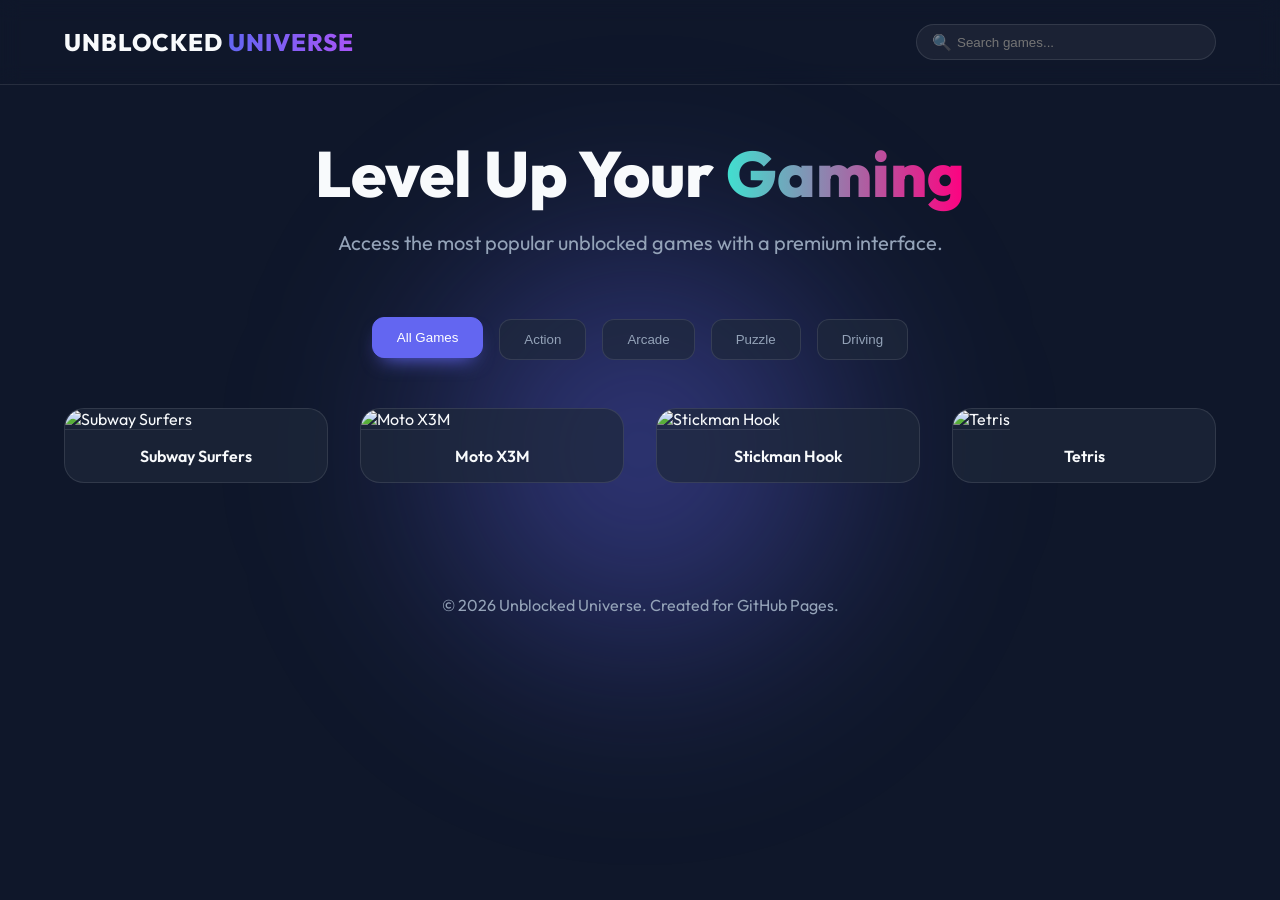
==== index.html @ 976cfd7a "Initial commit of Unblocked Universe portal" ====
<!DOCTYPE html>
<html lang="ja">
<head>
    <meta charset="UTF-8">
    <meta name="viewport" content="width=device-width, initial-scale=1.0">
    <title>Unblocked Universe | Ultimate Game Portal</title>
    <meta name="description" content="Play the best unblocked games online for free. Premium experience, no lag, ultimate fun.">
    <link rel="stylesheet" href="style.css">
    <link rel="preconnect" href="https://fonts.googleapis.com">
    <link rel="preconnect" href="https://fonts.gstatic.com" crossorigin>
    <link href="https://fonts.googleapis.com/css2?family=Outfit:wght@300;400;600;800&display=swap" rel="stylesheet">
</head>
<body>
    <div class="glow-bg"></div>
    
    <header>
        <nav>
            <div class="logo">UNBLOCKED <span>UNIVERSE</span></div>
            <div class="search-container">
                <input type="text" id="game-search" placeholder="Search games...">
                <div class="search-icon">🔍</div>
            </div>
        </nav>
    </header>

    <main>
        <section class="hero">
            <h1>Level Up Your <span>Gaming</span></h1>
            <p>Access the most popular unblocked games with a premium interface.</p>
        </section>

        <section class="categories">
            <button class="cat-btn active" data-cat="all">All Games</button>
            <button class="cat-btn" data-cat="action">Action</button>
            <button class="cat-btn" data-cat="arcade">Arcade</button>
            <button class="cat-btn" data-cat="puzzle">Puzzle</button>
            <button class="cat-btn" data-cat="driving">Driving</button>
        </section>

        <section class="game-grid" id="game-grid">
            <!-- Games will be injected here by JS -->
        </section>
    </main>

    <div id="game-modal" class="modal">
        <div class="modal-content">
            <span class="close-btn">&times;</span>
            <div id="game-container"></div>
            <div class="game-info">
                <h2 id="modal-title">Game Title</h2>
                <button id="fullscreen-btn">Fullscreen</button>
            </div>
        </div>
    </div>

    <footer>
        <p>&copy; 2026 Unblocked Universe. Created for GitHub Pages.</p>
    </footer>

    <script src="main.js"></script>
</body>
</html>
---- style.css ----
:root {
    --primary: #6366f1;
    --primary-glow: rgba(99, 102, 241, 0.5);
    --secondary: #a855f7;
    --bg-dark: #0f172a;
    --card-bg: rgba(30, 41, 59, 0.7);
    --text-main: #f8fafc;
    --text-muted: #94a3b8;
    --glass-border: rgba(255, 255, 255, 0.1);
}

* {
    margin: 0;
    padding: 0;
    box-sizing: border-box;
}

body {
    background-color: var(--bg-dark);
    color: var(--text-main);
    font-family: 'Outfit', sans-serif;
    overflow-x: hidden;
    min-height: 100vh;
}

.glow-bg {
    position: fixed;
    top: 50%;
    left: 50%;
    transform: translate(-50%, -50%);
    width: 600px;
    height: 600px;
    background: radial-gradient(circle, var(--primary-glow) 0%, transparent 70%);
    z-index: -1;
    filter: blur(80px);
    pointer-events: none;
}

header {
    padding: 1.5rem 5%;
    backdrop-filter: blur(10px);
    border-bottom: 1px solid var(--glass-border);
    position: sticky;
    top: 0;
    z-index: 100;
}

nav {
    display: flex;
    justify-content: space-between;
    align-items: center;
    max-width: 1400px;
    margin: 0 auto;
}

.logo {
    font-size: 1.5rem;
    font-weight: 800;
    letter-spacing: 1px;
}

.logo span {
    background: linear-gradient(to right, var(--primary), var(--secondary));
    -webkit-background-clip: text;
    -webkit-text-fill-color: transparent;
}

.search-container {
    position: relative;
    width: 300px;
}

#game-search {
    width: 100%;
    padding: 0.6rem 1rem 0.6rem 2.5rem;
    border-radius: 9999px;
    border: 1px solid var(--glass-border);
    background: rgba(255, 255, 255, 0.05);
    color: white;
    outline: none;
    transition: all 0.3s ease;
}

#game-search:focus {
    background: rgba(255, 255, 255, 0.1);
    border-color: var(--primary);
    box-shadow: 0 0 15px var(--primary-glow);
}

.search-icon {
    position: absolute;
    left: 1rem;
    top: 50%;
    transform: translateY(-50%);
    opacity: 0.5;
}

main {
    max-width: 1400px;
    margin: 0 auto;
    padding: 3rem 5%;
}

.hero {
    text-align: center;
    margin-bottom: 4rem;
}

.hero h1 {
    font-size: 4rem;
    font-weight: 800;
    margin-bottom: 1rem;
}

.hero h1 span {
    background: linear-gradient(to right, #40e0d0, #ff0080);
    -webkit-background-clip: text;
    -webkit-text-fill-color: transparent;
}

.hero p {
    font-size: 1.25rem;
    color: var(--text-muted);
}

.categories {
    display: flex;
    justify-content: center;
    gap: 1rem;
    margin-bottom: 3rem;
    flex-wrap: wrap;
}

.cat-btn {
    padding: 0.75rem 1.5rem;
    border-radius: 12px;
    border: 1px solid var(--glass-border);
    background: var(--card-bg);
    color: var(--text-muted);
    cursor: pointer;
    transition: all 0.3s cubic-bezier(0.4, 0, 0.2, 1);
}

.cat-btn.active, .cat-btn:hover {
    background: var(--primary);
    color: white;
    border-color: var(--primary);
    transform: translateY(-2px);
    box-shadow: 0 10px 20px -10px var(--primary);
}

.game-grid {
    display: grid;
    grid-template-columns: repeat(auto-fill, minmax(220px, 1fr));
    gap: 2rem;
}

.game-card {
    background: var(--card-bg);
    border-radius: 20px;
    border: 1px solid var(--glass-border);
    overflow: hidden;
    transition: all 0.4s cubic-bezier(0.175, 0.885, 0.32, 1.275);
    cursor: pointer;
    position: relative;
}

.game-card:hover {
    transform: translateY(-8px) scale(1.02);
    border-color: var(--primary);
    box-shadow: 0 20px 40px -15px rgba(0, 0, 0, 0.5);
}

.game-thumb {
    width: 100%;
    aspect-ratio: 16/10;
    object-fit: cover;
    border-bottom: 1px solid var(--glass-border);
}

.game-title {
    padding: 1rem;
    font-weight: 600;
    text-align: center;
}

/* Modal Styling */
.modal {
    display: none;
    position: fixed;
    top: 0;
    left: 0;
    width: 100%;
    height: 100%;
    background: rgba(0, 0, 0, 0.9);
    backdrop-filter: blur(10px);
    z-index: 1000;
}

.modal-content {
    position: relative;
    width: 90%;
    max-width: 1000px;
    margin: 5vh auto;
    background: var(--bg-dark);
    border-radius: 24px;
    border: 1px solid var(--glass-border);
    padding: 2rem;
}

.close-btn {
    position: absolute;
    right: 1.5rem;
    top: 1.5rem;
    font-size: 2rem;
    cursor: pointer;
    transition: color 0.3s;
}

.close-btn:hover {
    color: var(--primary);
}

#game-container {
    width: 100%;
    aspect-ratio: 16/9;
    background: #000;
    border-radius: 12px;
    overflow: hidden;
}

#game-container iframe {
    width: 100%;
    height: 100%;
    border: none;
}

.game-info {
    margin-top: 1.5rem;
    display: flex;
    justify-content: space-between;
    align-items: center;
}

#fullscreen-btn {
    padding: 0.6rem 1.2rem;
    border-radius: 8px;
    background: var(--primary);
    border: none;
    color: white;
    cursor: pointer;
}

footer {
    text-align: center;
    padding: 4rem 0;
    color: var(--text-muted);
}

@media (max-width: 768px) {
    .hero h1 { font-size: 2.5rem; }
    nav { flex-direction: column; gap: 1rem; }
    .search-container { width: 100%; }
}
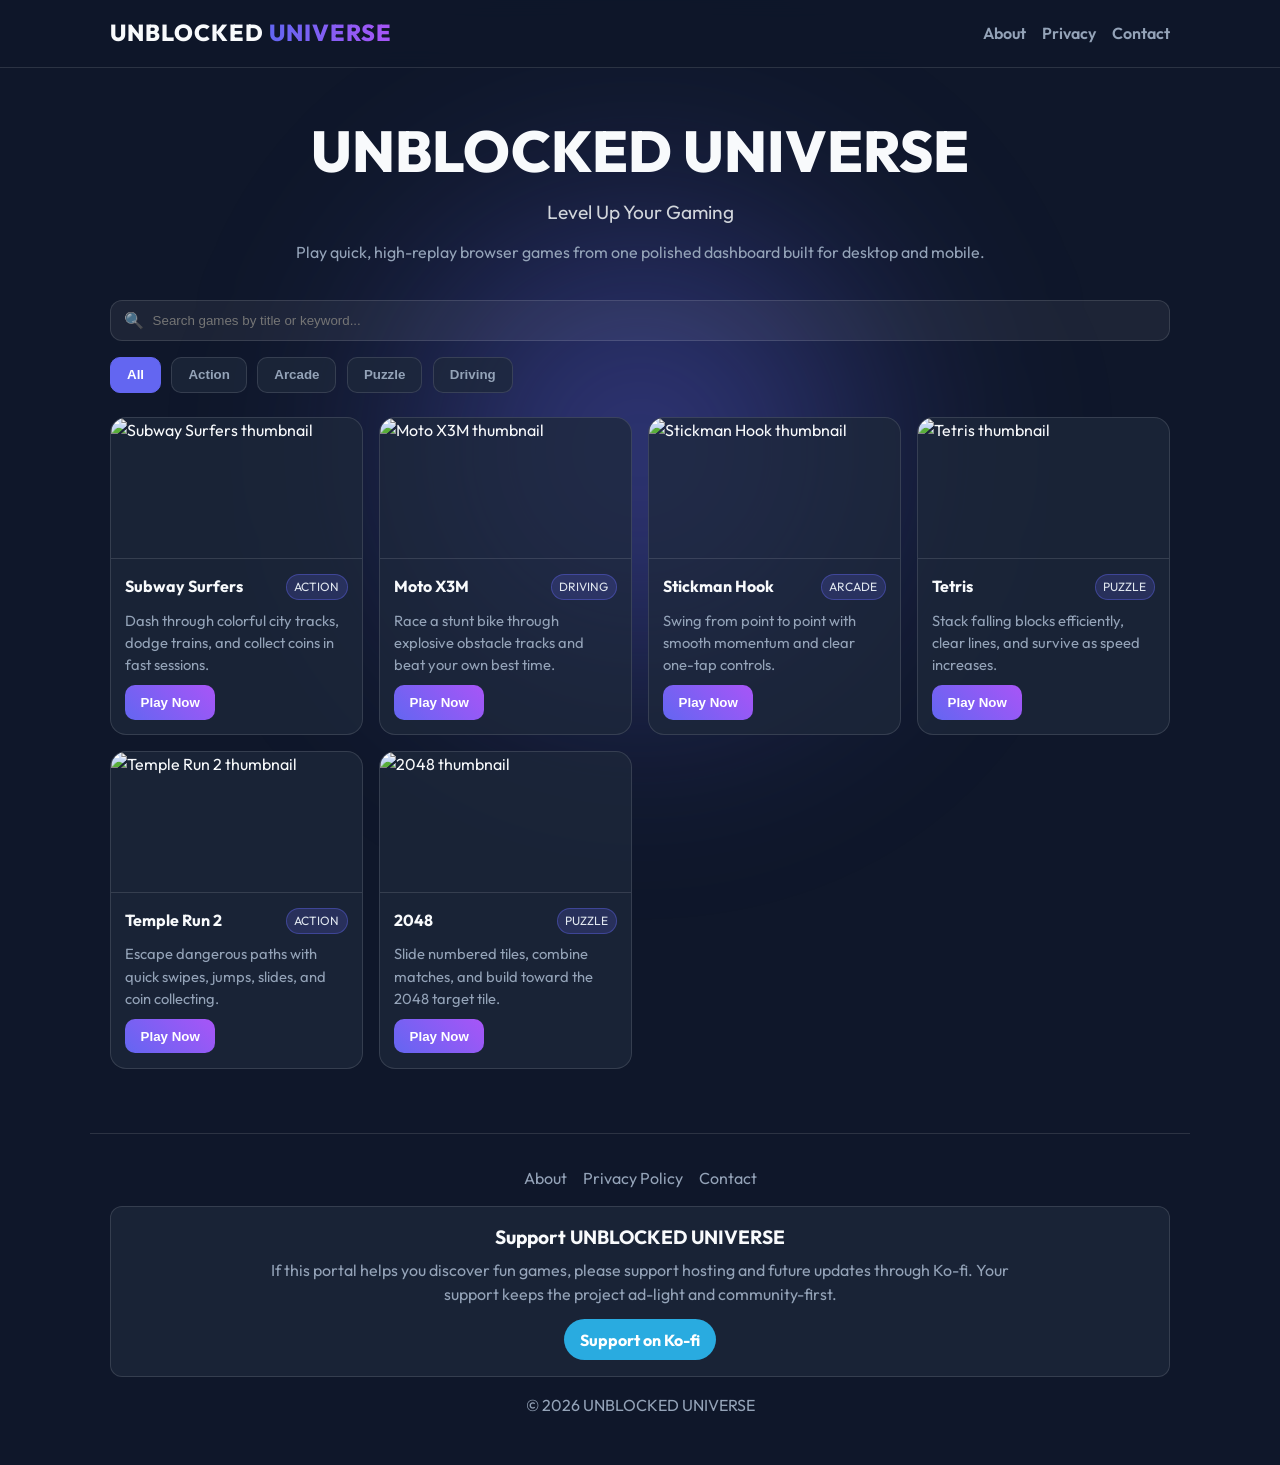
==== commit ae3c0068: "Harden portal scripts and widget loading for reliability" ====
--- a/index.html
+++ b/index.html
@@ -1,62 +1,97 @@
 <!DOCTYPE html>
-<html lang="ja">
+<html lang="en">
 <head>
     <meta charset="UTF-8">
     <meta name="viewport" content="width=device-width, initial-scale=1.0">
-    <title>Unblocked Universe | Ultimate Game Portal</title>
-    <meta name="description" content="Play the best unblocked games online for free. Premium experience, no lag, ultimate fun.">
+    <title>UNBLOCKED UNIVERSE | Level Up Your Gaming</title>
+    <meta name="description" content="UNBLOCKED UNIVERSE is a clean mini browser game portal with Action, Arcade, Puzzle, and Driving games.">
     <link rel="stylesheet" href="style.css">
     <link rel="preconnect" href="https://fonts.googleapis.com">
     <link rel="preconnect" href="https://fonts.gstatic.com" crossorigin>
-    <link href="https://fonts.googleapis.com/css2?family=Outfit:wght@300;400;600;800&display=swap" rel="stylesheet">
+    <link href="https://fonts.googleapis.com/css2?family=Outfit:wght@300;400;600;700;800&display=swap" rel="stylesheet">
+    <script async src="https://pagead2.googlesyndication.com/pagead/js/adsbygoogle.js?client=ca-pub-XXXXXXXXXXXXXXXX" crossorigin="anonymous"></script>
 </head>
 <body>
     <div class="glow-bg"></div>
-    
+
     <header>
-        <nav>
-            <div class="logo">UNBLOCKED <span>UNIVERSE</span></div>
-            <div class="search-container">
-                <input type="text" id="game-search" placeholder="Search games...">
-                <div class="search-icon">🔍</div>
+        <nav class="top-nav">
+            <a class="logo" href="index.html">UNBLOCKED <span>UNIVERSE</span></a>
+            <div class="top-links">
+                <a href="about.html">About</a>
+                <a href="privacy.html">Privacy</a>
+                <a href="contact.html">Contact</a>
             </div>
         </nav>
     </header>
 
     <main>
         <section class="hero">
-            <h1>Level Up Your <span>Gaming</span></h1>
-            <p>Access the most popular unblocked games with a premium interface.</p>
+            <h1>UNBLOCKED UNIVERSE</h1>
+            <p class="subtitle">Level Up Your Gaming</p>
+            <p class="hero-copy">Play quick, high-replay browser games from one polished dashboard built for desktop and mobile.</p>
         </section>
 
-        <section class="categories">
-            <button class="cat-btn active" data-cat="all">All Games</button>
-            <button class="cat-btn" data-cat="action">Action</button>
-            <button class="cat-btn" data-cat="arcade">Arcade</button>
-            <button class="cat-btn" data-cat="puzzle">Puzzle</button>
-            <button class="cat-btn" data-cat="driving">Driving</button>
+        <section class="toolbar" aria-label="Game tools">
+            <div class="search-container">
+                <label for="game-search" class="sr-only">Search games</label>
+                <input type="text" id="game-search" placeholder="Search games by title or keyword...">
+                <span class="search-icon" aria-hidden="true">🔍</span>
+            </div>
+            <div class="categories" aria-label="Game categories">
+                <button class="cat-btn active" data-cat="all">All</button>
+                <button class="cat-btn" data-cat="action">Action</button>
+                <button class="cat-btn" data-cat="arcade">Arcade</button>
+                <button class="cat-btn" data-cat="puzzle">Puzzle</button>
+                <button class="cat-btn" data-cat="driving">Driving</button>
+            </div>
         </section>
 
-        <section class="game-grid" id="game-grid">
-            <!-- Games will be injected here by JS -->
-        </section>
+        <section class="game-grid" id="game-grid" aria-live="polite"></section>
     </main>
 
-    <div id="game-modal" class="modal">
+    <div id="game-modal" class="modal" role="dialog" aria-modal="true" aria-labelledby="modal-title" aria-hidden="true">
         <div class="modal-content">
-            <span class="close-btn">&times;</span>
+            <button class="close-btn" id="close-modal" aria-label="Close game">&times;</button>
             <div id="game-container"></div>
             <div class="game-info">
-                <h2 id="modal-title">Game Title</h2>
-                <button id="fullscreen-btn">Fullscreen</button>
+                <div>
+                    <h2 id="modal-title">Game Title</h2>
+                    <p id="modal-description"></p>
+                </div>
+                <div class="modal-actions">
+                    <a id="open-tab-btn" class="ghost-btn" href="#" target="_blank" rel="noopener noreferrer">Open in New Tab</a>
+                    <button id="fullscreen-btn">Fullscreen</button>
+                </div>
             </div>
         </div>
     </div>
 
     <footer>
-        <p>&copy; 2026 Unblocked Universe. Created for GitHub Pages.</p>
+        <div class="footer-links">
+            <a href="about.html">About</a>
+            <a href="privacy.html">Privacy Policy</a>
+            <a href="contact.html">Contact</a>
+        </div>
+        <section class="support-section">
+            <h2>Support UNBLOCKED UNIVERSE</h2>
+            <p>If this portal helps you discover fun games, please support hosting and future updates through Ko-fi. Your support keeps the project ad-light and community-first.</p>
+            <a class="support-btn" href="https://ko-fi.com/" target="_blank" rel="noopener noreferrer">Support on Ko-fi</a>
+        </section>
+        <p class="copyright">&copy; 2026 UNBLOCKED UNIVERSE</p>
     </footer>
 
-    <script src="main.js"></script>
+    <script src="https://storage.ko-fi.com/cdn/scripts/overlay-widget.js"></script>
+    <script>
+        if (window.kofiWidgetOverlay) {
+            kofiWidgetOverlay.draw('unblockeduniverse', {
+                'type': 'floating-chat',
+                'floating-chat.donateButton.text': 'Support Us',
+                'floating-chat.donateButton.background-color': '#6366f1',
+                'floating-chat.donateButton.text-color': '#fff'
+            });
+        }
+    </script>
+    <script src="script.js"></script>
 </body>
 </html>
--- a/style.css
+++ b/style.css
@@ -3,262 +3,286 @@
     --primary-glow: rgba(99, 102, 241, 0.5);
     --secondary: #a855f7;
     --bg-dark: #0f172a;
-    --card-bg: rgba(30, 41, 59, 0.7);
+    --card-bg: rgba(30, 41, 59, 0.75);
     --text-main: #f8fafc;
     --text-muted: #94a3b8;
-    --glass-border: rgba(255, 255, 255, 0.1);
-}
-
-* {
-    margin: 0;
-    padding: 0;
-    box-sizing: border-box;
-}
+    --glass-border: rgba(255, 255, 255, 0.12);
+}
+
+* { box-sizing: border-box; margin: 0; padding: 0; }
 
 body {
     background-color: var(--bg-dark);
     color: var(--text-main);
     font-family: 'Outfit', sans-serif;
-    overflow-x: hidden;
     min-height: 100vh;
-}
+    line-height: 1.5;
+}
+
+a { color: inherit; text-decoration: none; }
 
 .glow-bg {
     position: fixed;
     top: 50%;
     left: 50%;
     transform: translate(-50%, -50%);
-    width: 600px;
-    height: 600px;
+    width: 680px;
+    height: 680px;
     background: radial-gradient(circle, var(--primary-glow) 0%, transparent 70%);
     z-index: -1;
-    filter: blur(80px);
+    filter: blur(90px);
     pointer-events: none;
 }
 
 header {
-    padding: 1.5rem 5%;
+    position: sticky;
+    top: 0;
+    z-index: 30;
     backdrop-filter: blur(10px);
     border-bottom: 1px solid var(--glass-border);
-    position: sticky;
-    top: 0;
-    z-index: 100;
-}
-
-nav {
+    background: rgba(15, 23, 42, 0.85);
+}
+
+.top-nav {
+    max-width: 1100px;
+    margin: 0 auto;
+    padding: 1rem 1.25rem;
     display: flex;
     justify-content: space-between;
     align-items: center;
-    max-width: 1400px;
-    margin: 0 auto;
-}
-
-.logo {
-    font-size: 1.5rem;
-    font-weight: 800;
-    letter-spacing: 1px;
-}
-
+    gap: 1rem;
+}
+
+.logo { font-size: 1.45rem; font-weight: 800; letter-spacing: 1px; }
 .logo span {
     background: linear-gradient(to right, var(--primary), var(--secondary));
     -webkit-background-clip: text;
     -webkit-text-fill-color: transparent;
 }
 
-.search-container {
-    position: relative;
-    width: 300px;
-}
-
+.top-links { display: flex; gap: 1rem; color: var(--text-muted); font-weight: 600; }
+.top-links a:hover { color: var(--text-main); }
+
+main {
+    max-width: 1100px;
+    margin: 0 auto;
+    padding: 2.5rem 1.25rem 3rem;
+}
+
+.hero { text-align: center; margin-bottom: 2.25rem; }
+.hero h1 { font-size: clamp(2.1rem, 5vw, 3.6rem); font-weight: 800; }
+.subtitle {
+    font-size: 1.2rem;
+    color: #d1d5db;
+    margin-top: 0.25rem;
+    margin-bottom: 0.8rem;
+}
+.hero-copy { color: var(--text-muted); max-width: 700px; margin: 0 auto; }
+
+.toolbar {
+    display: flex;
+    flex-direction: column;
+    gap: 1rem;
+    margin-bottom: 1.5rem;
+}
+
+.search-container { position: relative; width: 100%; }
 #game-search {
     width: 100%;
-    padding: 0.6rem 1rem 0.6rem 2.5rem;
-    border-radius: 9999px;
-    border: 1px solid var(--glass-border);
-    background: rgba(255, 255, 255, 0.05);
-    color: white;
+    padding: 0.75rem 1rem 0.75rem 2.6rem;
+    border-radius: 12px;
+    border: 1px solid var(--glass-border);
+    background: rgba(255, 255, 255, 0.06);
+    color: var(--text-main);
     outline: none;
-    transition: all 0.3s ease;
-}
-
-#game-search:focus {
-    background: rgba(255, 255, 255, 0.1);
-    border-color: var(--primary);
-    box-shadow: 0 0 15px var(--primary-glow);
-}
-
-.search-icon {
-    position: absolute;
-    left: 1rem;
-    top: 50%;
-    transform: translateY(-50%);
-    opacity: 0.5;
-}
-
-main {
-    max-width: 1400px;
-    margin: 0 auto;
-    padding: 3rem 5%;
-}
-
-.hero {
-    text-align: center;
-    margin-bottom: 4rem;
-}
-
-.hero h1 {
-    font-size: 4rem;
-    font-weight: 800;
-    margin-bottom: 1rem;
-}
-
-.hero h1 span {
-    background: linear-gradient(to right, #40e0d0, #ff0080);
-    -webkit-background-clip: text;
-    -webkit-text-fill-color: transparent;
-}
-
-.hero p {
-    font-size: 1.25rem;
+}
+#game-search:focus { border-color: var(--primary); box-shadow: 0 0 0 3px rgba(99, 102, 241, 0.15); }
+.search-icon { position: absolute; left: 0.9rem; top: 50%; transform: translateY(-50%); opacity: 0.7; }
+
+.categories { display: flex; flex-wrap: wrap; gap: 0.65rem; }
+.cat-btn {
+    padding: 0.6rem 1rem;
+    border-radius: 10px;
+    border: 1px solid var(--glass-border);
+    background: var(--card-bg);
     color: var(--text-muted);
-}
-
-.categories {
-    display: flex;
-    justify-content: center;
-    gap: 1rem;
-    margin-bottom: 3rem;
-    flex-wrap: wrap;
-}
-
-.cat-btn {
-    padding: 0.75rem 1.5rem;
-    border-radius: 12px;
-    border: 1px solid var(--glass-border);
-    background: var(--card-bg);
-    color: var(--text-muted);
-    cursor: pointer;
-    transition: all 0.3s cubic-bezier(0.4, 0, 0.2, 1);
-}
-
-.cat-btn.active, .cat-btn:hover {
-    background: var(--primary);
-    color: white;
-    border-color: var(--primary);
-    transform: translateY(-2px);
-    box-shadow: 0 10px 20px -10px var(--primary);
-}
+    font-weight: 600;
+    cursor: pointer;
+}
+.cat-btn.active, .cat-btn:hover { background: var(--primary); color: #fff; border-color: var(--primary); }
 
 .game-grid {
     display: grid;
-    grid-template-columns: repeat(auto-fill, minmax(220px, 1fr));
-    gap: 2rem;
+    grid-template-columns: repeat(auto-fit, minmax(230px, 1fr));
+    gap: 1rem;
 }
 
 .game-card {
     background: var(--card-bg);
-    border-radius: 20px;
-    border: 1px solid var(--glass-border);
+    border: 1px solid var(--glass-border);
+    border-radius: 16px;
     overflow: hidden;
-    transition: all 0.4s cubic-bezier(0.175, 0.885, 0.32, 1.275);
-    cursor: pointer;
-    position: relative;
-}
-
-.game-card:hover {
-    transform: translateY(-8px) scale(1.02);
-    border-color: var(--primary);
-    box-shadow: 0 20px 40px -15px rgba(0, 0, 0, 0.5);
+    display: flex;
+    flex-direction: column;
+    min-height: 100%;
 }
 
 .game-thumb {
     width: 100%;
-    aspect-ratio: 16/10;
+    aspect-ratio: 16/9;
     object-fit: cover;
     border-bottom: 1px solid var(--glass-border);
 }
 
-.game-title {
+.game-body { padding: 0.9rem; display: flex; flex-direction: column; gap: 0.6rem; flex: 1; }
+.game-topline { display: flex; justify-content: space-between; gap: 0.5rem; align-items: start; }
+.game-title { font-size: 1rem; font-weight: 700; }
+.game-category {
+    font-size: 0.75rem;
+    color: #e2e8f0;
+    text-transform: uppercase;
+    background: rgba(99, 102, 241, 0.2);
+    border: 1px solid rgba(99, 102, 241, 0.4);
+    padding: 0.2rem 0.45rem;
+    border-radius: 999px;
+}
+.game-short { color: var(--text-muted); font-size: 0.92rem; }
+.play-btn {
+    margin-top: auto;
+    display: inline-block;
+    width: fit-content;
+    border: none;
+    padding: 0.6rem 0.95rem;
+    border-radius: 10px;
+    background: linear-gradient(45deg, var(--primary), var(--secondary));
+    color: #fff;
+    font-weight: 700;
+    cursor: pointer;
+}
+
+.empty-state {
+    padding: 1.2rem;
+    background: var(--card-bg);
+    border: 1px solid var(--glass-border);
+    border-radius: 12px;
+    color: var(--text-muted);
+}
+
+.modal {
+    position: fixed;
+    inset: 0;
+    display: none;
+    align-items: center;
+    justify-content: center;
+    background: rgba(2, 6, 23, 0.85);
+    z-index: 100;
     padding: 1rem;
-    font-weight: 600;
-    text-align: center;
-}
-
-/* Modal Styling */
-.modal {
-    display: none;
-    position: fixed;
-    top: 0;
-    left: 0;
-    width: 100%;
-    height: 100%;
-    background: rgba(0, 0, 0, 0.9);
-    backdrop-filter: blur(10px);
-    z-index: 1000;
-}
-
+}
+.modal.open { display: flex; }
 .modal-content {
+    width: min(1000px, 100%);
+    max-height: 95vh;
+    overflow: auto;
+    background: #0b1329;
+    border: 1px solid var(--glass-border);
+    border-radius: 16px;
+    padding: 1rem;
     position: relative;
-    width: 90%;
-    max-width: 1000px;
-    margin: 5vh auto;
-    background: var(--bg-dark);
-    border-radius: 24px;
-    border: 1px solid var(--glass-border);
-    padding: 2rem;
-}
-
+}
 .close-btn {
     position: absolute;
-    right: 1.5rem;
-    top: 1.5rem;
+    top: 0.5rem;
+    right: 0.8rem;
+    background: transparent;
+    border: none;
+    color: #fff;
     font-size: 2rem;
     cursor: pointer;
-    transition: color 0.3s;
-}
-
-.close-btn:hover {
-    color: var(--primary);
-}
-
+}
 #game-container {
     width: 100%;
     aspect-ratio: 16/9;
     background: #000;
+    border-radius: 10px;
+    overflow: hidden;
+    margin-top: 1rem;
+}
+#game-container iframe { width: 100%; height: 100%; border: 0; }
+.game-info { margin-top: 0.9rem; display: flex; justify-content: space-between; gap: 1rem; align-items: start; }
+#modal-description { color: var(--text-muted); max-width: 760px; font-size: 0.95rem; }
+.modal-actions { display: flex; gap: 0.6rem; align-items: center; }
+.ghost-btn {
+    border: 1px solid var(--glass-border);
+    color: var(--text-main);
+    border-radius: 8px;
+    padding: 0.55rem 0.85rem;
+    font-size: 0.92rem;
+    background: rgba(148, 163, 184, 0.1);
+}
+#fullscreen-btn {
+    border: 1px solid var(--glass-border);
+    background: var(--primary);
+    color: #fff;
+    border-radius: 8px;
+    padding: 0.55rem 0.85rem;
+    cursor: pointer;
+}
+
+footer {
+    margin-top: 1rem;
+    padding: 2rem 1.25rem 3rem;
+    border-top: 1px solid var(--glass-border);
+    max-width: 1100px;
+    margin-inline: auto;
+}
+.footer-links { display: flex; gap: 1rem; justify-content: center; margin-bottom: 1rem; color: var(--text-muted); }
+.support-section {
+    background: var(--card-bg);
+    border: 1px solid var(--glass-border);
     border-radius: 12px;
+    padding: 1rem;
+    text-align: center;
+}
+.support-section h2 { margin-bottom: 0.4rem; font-size: 1.2rem; }
+.support-section p { color: var(--text-muted); max-width: 760px; margin: 0 auto 0.8rem; }
+.support-btn {
+    display: inline-block;
+    background: #29abe0;
+    color: #fff;
+    border-radius: 999px;
+    padding: 0.55rem 1rem;
+    font-weight: 700;
+}
+.copyright { text-align: center; color: var(--text-muted); margin-top: 1rem; }
+
+.page-shell {
+    max-width: 900px;
+    margin: 0 auto;
+    padding: 2.5rem 1.25rem 3rem;
+}
+.page-card {
+    background: var(--card-bg);
+    border: 1px solid var(--glass-border);
+    border-radius: 16px;
+    padding: 1.25rem;
+}
+.page-card h1 { font-size: 2rem; margin-bottom: 0.6rem; }
+.page-card p, .page-card li { color: var(--text-muted); margin-bottom: 0.8rem; }
+.page-card ul { padding-left: 1.2rem; }
+.sr-only {
+    position: absolute;
+    width: 1px;
+    height: 1px;
+    padding: 0;
+    margin: -1px;
     overflow: hidden;
-}
-
-#game-container iframe {
-    width: 100%;
-    height: 100%;
-    border: none;
-}
-
-.game-info {
-    margin-top: 1.5rem;
-    display: flex;
-    justify-content: space-between;
-    align-items: center;
-}
-
-#fullscreen-btn {
-    padding: 0.6rem 1.2rem;
-    border-radius: 8px;
-    background: var(--primary);
-    border: none;
-    color: white;
-    cursor: pointer;
-}
-
-footer {
-    text-align: center;
-    padding: 4rem 0;
-    color: var(--text-muted);
-}
-
-@media (max-width: 768px) {
-    .hero h1 { font-size: 2.5rem; }
-    nav { flex-direction: column; gap: 1rem; }
-    .search-container { width: 100%; }
-}
+    clip: rect(0, 0, 0, 0);
+    border: 0;
+}
+
+@media (max-width: 720px) {
+    .top-nav { flex-direction: column; align-items: start; }
+    .game-info { flex-direction: column; }
+    .modal-actions { width: 100%; }
+    .ghost-btn, #fullscreen-btn { width: 100%; text-align: center; }
+}
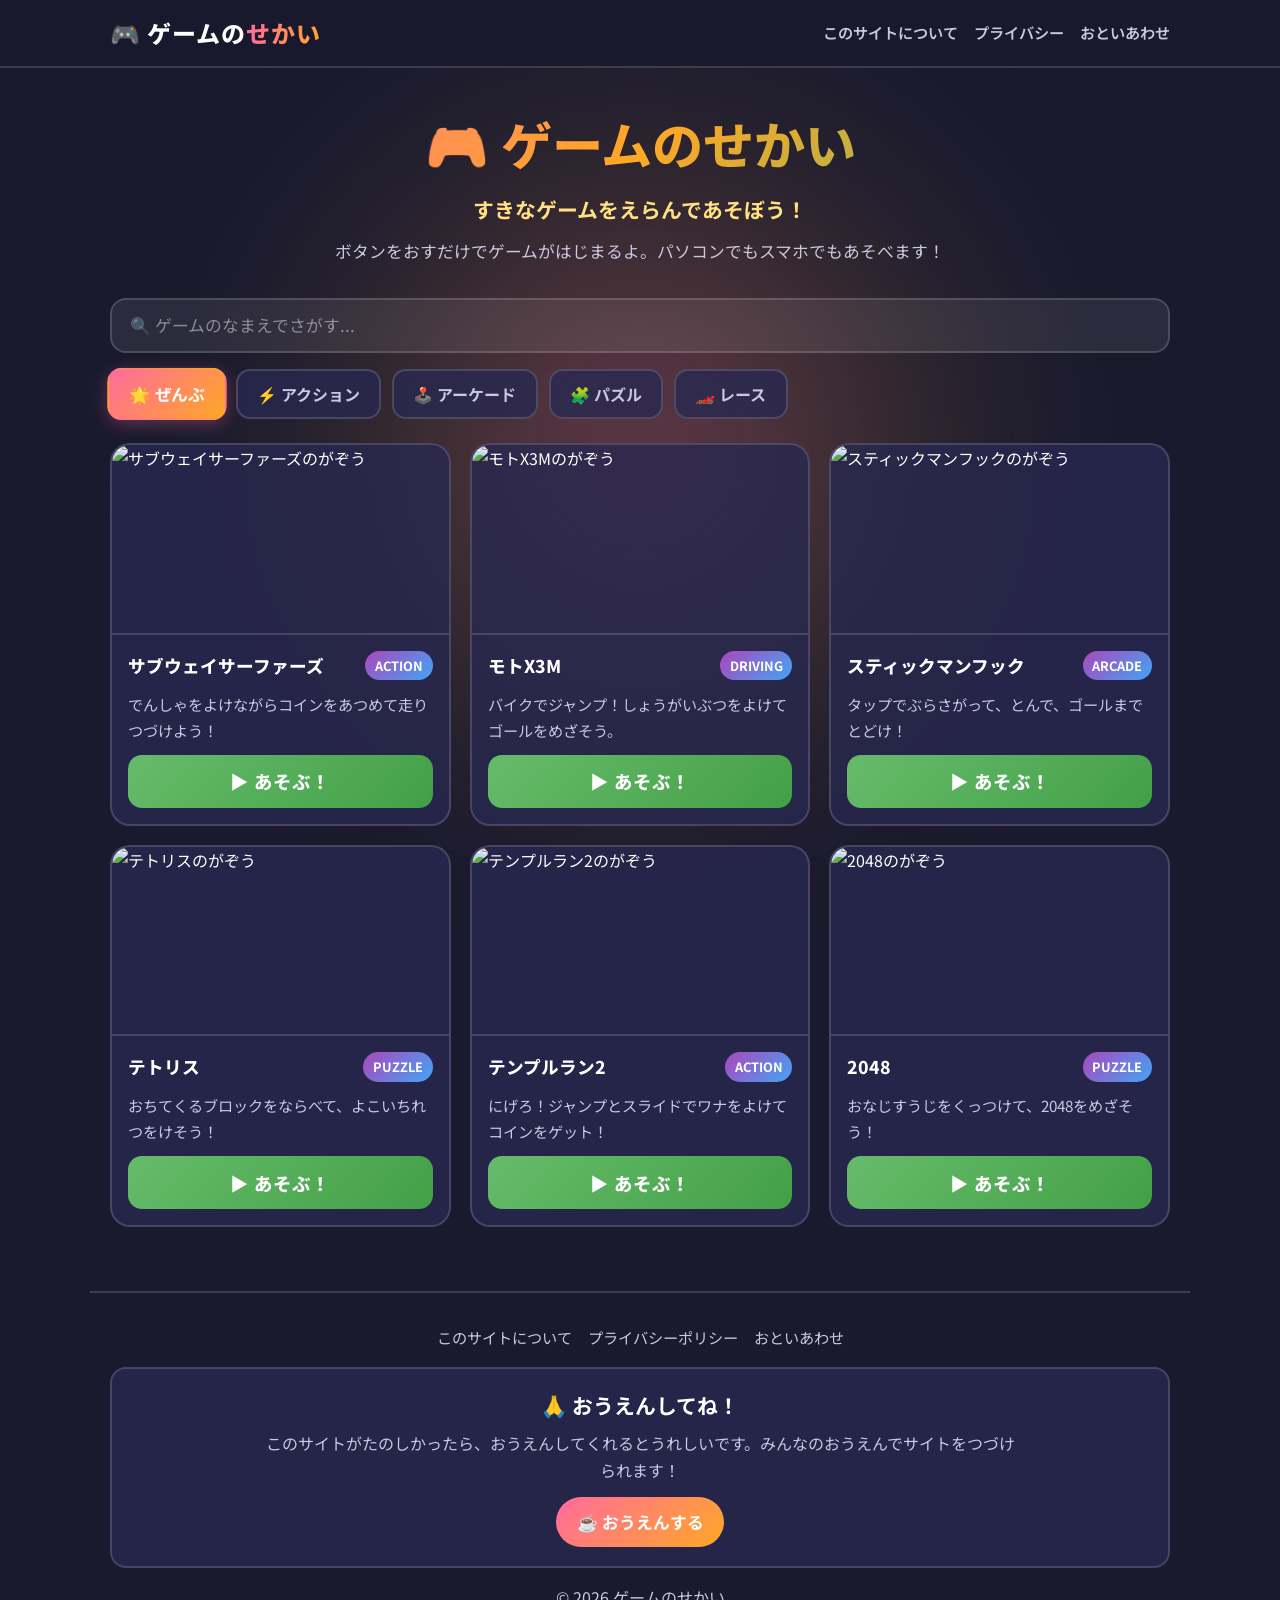
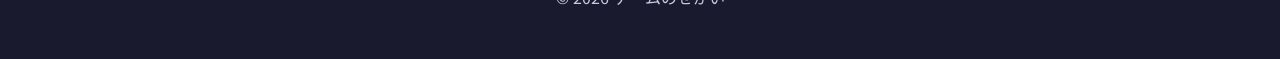
==== commit df355c52: "小学生向けに直感的なUI/UXに全面リニューアル - 全テキストを日本語化（ひらがな中心で小学生が読める表現） - カラーテーマをピンク・オレンジ系の明るく親しみやすい配色に変更 - ボタンを大きく・" ====
--- a/index.html
+++ b/index.html
@@ -1,14 +1,14 @@
 <!DOCTYPE html>
-<html lang="en">
+<html lang="ja">
 <head>
     <meta charset="UTF-8">
     <meta name="viewport" content="width=device-width, initial-scale=1.0">
-    <title>UNBLOCKED UNIVERSE | Level Up Your Gaming</title>
-    <meta name="description" content="UNBLOCKED UNIVERSE is a clean mini browser game portal with Action, Arcade, Puzzle, and Driving games.">
+    <title>ゲームのせかい | たのしくあそぼう！</title>
+    <meta name="description" content="小学生でもかんたんにあそべるブラウザゲームがいっぱい！アクション、パズル、レースなど楽しいゲームがたくさん。">
     <link rel="stylesheet" href="style.css">
     <link rel="preconnect" href="https://fonts.googleapis.com">
     <link rel="preconnect" href="https://fonts.gstatic.com" crossorigin>
-    <link href="https://fonts.googleapis.com/css2?family=Outfit:wght@300;400;600;700;800&display=swap" rel="stylesheet">
+    <link href="https://fonts.googleapis.com/css2?family=Outfit:wght@300;400;600;700;800&family=Noto+Sans+JP:wght@400;600;700;800&display=swap" rel="stylesheet">
     <script async src="https://pagead2.googlesyndication.com/pagead/js/adsbygoogle.js?client=ca-pub-XXXXXXXXXXXXXXXX" crossorigin="anonymous"></script>
 </head>
 <body>
@@ -16,34 +16,33 @@
 
     <header>
         <nav class="top-nav">
-            <a class="logo" href="index.html">UNBLOCKED <span>UNIVERSE</span></a>
+            <a class="logo" href="index.html">🎮 ゲームの<span>せかい</span></a>
             <div class="top-links">
-                <a href="about.html">About</a>
-                <a href="privacy.html">Privacy</a>
-                <a href="contact.html">Contact</a>
+                <a href="about.html">このサイトについて</a>
+                <a href="privacy.html">プライバシー</a>
+                <a href="contact.html">おといあわせ</a>
             </div>
         </nav>
     </header>
 
     <main>
         <section class="hero">
-            <h1>UNBLOCKED UNIVERSE</h1>
-            <p class="subtitle">Level Up Your Gaming</p>
-            <p class="hero-copy">Play quick, high-replay browser games from one polished dashboard built for desktop and mobile.</p>
+            <h1>🎮 ゲームのせかい</h1>
+            <p class="subtitle">すきなゲームをえらんであそぼう！</p>
+            <p class="hero-copy">ボタンをおすだけでゲームがはじまるよ。パソコンでもスマホでもあそべます！</p>
         </section>
 
-        <section class="toolbar" aria-label="Game tools">
+        <section class="toolbar" aria-label="ゲームツール">
             <div class="search-container">
-                <label for="game-search" class="sr-only">Search games</label>
-                <input type="text" id="game-search" placeholder="Search games by title or keyword...">
-                <span class="search-icon" aria-hidden="true">🔍</span>
+                <label for="game-search" class="sr-only">ゲームをさがす</label>
+                <input type="text" id="game-search" placeholder="🔍 ゲームのなまえでさがす...">
             </div>
-            <div class="categories" aria-label="Game categories">
-                <button class="cat-btn active" data-cat="all">All</button>
-                <button class="cat-btn" data-cat="action">Action</button>
-                <button class="cat-btn" data-cat="arcade">Arcade</button>
-                <button class="cat-btn" data-cat="puzzle">Puzzle</button>
-                <button class="cat-btn" data-cat="driving">Driving</button>
+            <div class="categories" aria-label="ゲームのしゅるい">
+                <button class="cat-btn active" data-cat="all">🌟 ぜんぶ</button>
+                <button class="cat-btn" data-cat="action">⚡ アクション</button>
+                <button class="cat-btn" data-cat="arcade">🕹️ アーケード</button>
+                <button class="cat-btn" data-cat="puzzle">🧩 パズル</button>
+                <button class="cat-btn" data-cat="driving">🏎️ レース</button>
             </div>
         </section>
 
@@ -52,16 +51,16 @@
 
     <div id="game-modal" class="modal" role="dialog" aria-modal="true" aria-labelledby="modal-title" aria-hidden="true">
         <div class="modal-content">
-            <button class="close-btn" id="close-modal" aria-label="Close game">&times;</button>
+            <button class="close-btn" id="close-modal" aria-label="ゲームをとじる">✕</button>
             <div id="game-container"></div>
             <div class="game-info">
                 <div>
-                    <h2 id="modal-title">Game Title</h2>
+                    <h2 id="modal-title">ゲームのなまえ</h2>
                     <p id="modal-description"></p>
                 </div>
                 <div class="modal-actions">
-                    <a id="open-tab-btn" class="ghost-btn" href="#" target="_blank" rel="noopener noreferrer">Open in New Tab</a>
-                    <button id="fullscreen-btn">Fullscreen</button>
+                    <a id="open-tab-btn" class="ghost-btn" href="#" target="_blank" rel="noopener noreferrer">🔗 べつのページでひらく</a>
+                    <button id="fullscreen-btn">📺 がめんいっぱい</button>
                 </div>
             </div>
         </div>
@@ -69,16 +68,16 @@
 
     <footer>
         <div class="footer-links">
-            <a href="about.html">About</a>
-            <a href="privacy.html">Privacy Policy</a>
-            <a href="contact.html">Contact</a>
+            <a href="about.html">このサイトについて</a>
+            <a href="privacy.html">プライバシーポリシー</a>
+            <a href="contact.html">おといあわせ</a>
         </div>
         <section class="support-section">
-            <h2>Support UNBLOCKED UNIVERSE</h2>
-            <p>If this portal helps you discover fun games, please support hosting and future updates through Ko-fi. Your support keeps the project ad-light and community-first.</p>
-            <a class="support-btn" href="https://ko-fi.com/" target="_blank" rel="noopener noreferrer">Support on Ko-fi</a>
+            <h2>🙏 おうえんしてね！</h2>
+            <p>このサイトがたのしかったら、おうえんしてくれるとうれしいです。みんなのおうえんでサイトをつづけられます！</p>
+            <a class="support-btn" href="https://ko-fi.com/" target="_blank" rel="noopener noreferrer">☕ おうえんする</a>
         </section>
-        <p class="copyright">&copy; 2026 UNBLOCKED UNIVERSE</p>
+        <p class="copyright">&copy; 2026 ゲームのせかい</p>
     </footer>
 
     <script src="https://storage.ko-fi.com/cdn/scripts/overlay-widget.js"></script>
@@ -86,8 +85,8 @@
         if (window.kofiWidgetOverlay) {
             kofiWidgetOverlay.draw('unblockeduniverse', {
                 'type': 'floating-chat',
-                'floating-chat.donateButton.text': 'Support Us',
-                'floating-chat.donateButton.background-color': '#6366f1',
+                'floating-chat.donateButton.text': 'おうえん',
+                'floating-chat.donateButton.background-color': '#ff6b9d',
                 'floating-chat.donateButton.text-color': '#fff'
             });
         }
--- a/style.css
+++ b/style.css
@@ -1,12 +1,16 @@
 :root {
-    --primary: #6366f1;
-    --primary-glow: rgba(99, 102, 241, 0.5);
-    --secondary: #a855f7;
-    --bg-dark: #0f172a;
-    --card-bg: rgba(30, 41, 59, 0.75);
-    --text-main: #f8fafc;
-    --text-muted: #94a3b8;
-    --glass-border: rgba(255, 255, 255, 0.12);
+    --primary: #ff6b9d;
+    --primary-glow: rgba(255, 107, 157, 0.4);
+    --secondary: #ffa726;
+    --bg-dark: #1a1a2e;
+    --card-bg: rgba(40, 40, 80, 0.8);
+    --text-main: #ffffff;
+    --text-muted: #c8c8e0;
+    --glass-border: rgba(255, 255, 255, 0.15);
+    --accent-green: #66bb6a;
+    --accent-blue: #42a5f5;
+    --accent-purple: #ab47bc;
+    --accent-yellow: #ffca28;
 }
 
 * { box-sizing: border-box; margin: 0; padding: 0; }
@@ -14,9 +18,9 @@
 body {
     background-color: var(--bg-dark);
     color: var(--text-main);
-    font-family: 'Outfit', sans-serif;
+    font-family: 'Noto Sans JP', 'Outfit', sans-serif;
     min-height: 100vh;
-    line-height: 1.5;
+    line-height: 1.7;
 }
 
 a { color: inherit; text-decoration: none; }
@@ -26,11 +30,11 @@
     top: 50%;
     left: 50%;
     transform: translate(-50%, -50%);
-    width: 680px;
-    height: 680px;
-    background: radial-gradient(circle, var(--primary-glow) 0%, transparent 70%);
+    width: 800px;
+    height: 800px;
+    background: radial-gradient(circle, var(--primary-glow) 0%, rgba(255, 167, 38, 0.15) 40%, transparent 70%);
     z-index: -1;
-    filter: blur(90px);
+    filter: blur(100px);
     pointer-events: none;
 }
 
@@ -39,45 +43,52 @@
     top: 0;
     z-index: 30;
     backdrop-filter: blur(10px);
-    border-bottom: 1px solid var(--glass-border);
-    background: rgba(15, 23, 42, 0.85);
+    border-bottom: 2px solid var(--glass-border);
+    background: rgba(26, 26, 46, 0.9);
 }
 
 .top-nav {
     max-width: 1100px;
     margin: 0 auto;
-    padding: 1rem 1.25rem;
+    padding: 0.8rem 1.25rem;
     display: flex;
     justify-content: space-between;
     align-items: center;
     gap: 1rem;
 }
 
-.logo { font-size: 1.45rem; font-weight: 800; letter-spacing: 1px; }
+.logo { font-size: 1.5rem; font-weight: 800; letter-spacing: 1px; }
 .logo span {
     background: linear-gradient(to right, var(--primary), var(--secondary));
     -webkit-background-clip: text;
     -webkit-text-fill-color: transparent;
 }
 
-.top-links { display: flex; gap: 1rem; color: var(--text-muted); font-weight: 600; }
+.top-links { display: flex; gap: 1rem; color: var(--text-muted); font-weight: 600; font-size: 0.95rem; }
 .top-links a:hover { color: var(--text-main); }
 
 main {
     max-width: 1100px;
     margin: 0 auto;
-    padding: 2.5rem 1.25rem 3rem;
-}
-
-.hero { text-align: center; margin-bottom: 2.25rem; }
-.hero h1 { font-size: clamp(2.1rem, 5vw, 3.6rem); font-weight: 800; }
+    padding: 2rem 1.25rem 3rem;
+}
+
+.hero { text-align: center; margin-bottom: 2rem; }
+.hero h1 {
+    font-size: clamp(2rem, 5vw, 3.2rem);
+    font-weight: 800;
+    background: linear-gradient(135deg, var(--primary), var(--secondary), var(--accent-green));
+    -webkit-background-clip: text;
+    -webkit-text-fill-color: transparent;
+}
 .subtitle {
-    font-size: 1.2rem;
-    color: #d1d5db;
-    margin-top: 0.25rem;
-    margin-bottom: 0.8rem;
-}
-.hero-copy { color: var(--text-muted); max-width: 700px; margin: 0 auto; }
+    font-size: 1.3rem;
+    color: #ffe082;
+    margin-top: 0.3rem;
+    margin-bottom: 0.6rem;
+    font-weight: 700;
+}
+.hero-copy { color: var(--text-muted); max-width: 700px; margin: 0 auto; font-size: 1.05rem; }
 
 .toolbar {
     display: flex;
@@ -89,83 +100,112 @@
 .search-container { position: relative; width: 100%; }
 #game-search {
     width: 100%;
-    padding: 0.75rem 1rem 0.75rem 2.6rem;
-    border-radius: 12px;
-    border: 1px solid var(--glass-border);
-    background: rgba(255, 255, 255, 0.06);
+    padding: 0.85rem 1.1rem;
+    border-radius: 16px;
+    border: 2px solid var(--glass-border);
+    background: rgba(255, 255, 255, 0.08);
     color: var(--text-main);
     outline: none;
-}
-#game-search:focus { border-color: var(--primary); box-shadow: 0 0 0 3px rgba(99, 102, 241, 0.15); }
-.search-icon { position: absolute; left: 0.9rem; top: 50%; transform: translateY(-50%); opacity: 0.7; }
-
-.categories { display: flex; flex-wrap: wrap; gap: 0.65rem; }
+    font-size: 1.05rem;
+    font-family: inherit;
+}
+#game-search:focus { border-color: var(--primary); box-shadow: 0 0 0 4px rgba(255, 107, 157, 0.2); }
+#game-search::placeholder { color: rgba(255, 255, 255, 0.45); }
+
+.categories { display: flex; flex-wrap: wrap; gap: 0.7rem; }
 .cat-btn {
-    padding: 0.6rem 1rem;
-    border-radius: 10px;
-    border: 1px solid var(--glass-border);
+    padding: 0.7rem 1.2rem;
+    border-radius: 14px;
+    border: 2px solid var(--glass-border);
     background: var(--card-bg);
     color: var(--text-muted);
-    font-weight: 600;
+    font-weight: 700;
     cursor: pointer;
-}
-.cat-btn.active, .cat-btn:hover { background: var(--primary); color: #fff; border-color: var(--primary); }
+    font-size: 1rem;
+    font-family: inherit;
+    transition: all 0.2s ease;
+}
+.cat-btn:hover { transform: scale(1.05); border-color: var(--primary); }
+.cat-btn.active {
+    background: linear-gradient(135deg, var(--primary), var(--secondary));
+    color: #fff;
+    border-color: transparent;
+    transform: scale(1.05);
+    box-shadow: 0 4px 15px rgba(255, 107, 157, 0.3);
+}
 
 .game-grid {
     display: grid;
-    grid-template-columns: repeat(auto-fit, minmax(230px, 1fr));
-    gap: 1rem;
+    grid-template-columns: repeat(auto-fit, minmax(260px, 1fr));
+    gap: 1.2rem;
 }
 
 .game-card {
     background: var(--card-bg);
-    border: 1px solid var(--glass-border);
-    border-radius: 16px;
+    border: 2px solid var(--glass-border);
+    border-radius: 20px;
     overflow: hidden;
     display: flex;
     flex-direction: column;
     min-height: 100%;
+    transition: transform 0.2s ease, box-shadow 0.2s ease;
+}
+.game-card:hover {
+    transform: translateY(-4px);
+    box-shadow: 0 8px 25px rgba(255, 107, 157, 0.2);
 }
 
 .game-thumb {
     width: 100%;
     aspect-ratio: 16/9;
     object-fit: cover;
-    border-bottom: 1px solid var(--glass-border);
-}
-
-.game-body { padding: 0.9rem; display: flex; flex-direction: column; gap: 0.6rem; flex: 1; }
-.game-topline { display: flex; justify-content: space-between; gap: 0.5rem; align-items: start; }
-.game-title { font-size: 1rem; font-weight: 700; }
+    border-bottom: 2px solid var(--glass-border);
+}
+
+.game-body { padding: 1rem; display: flex; flex-direction: column; gap: 0.7rem; flex: 1; }
+.game-topline { display: flex; justify-content: space-between; gap: 0.5rem; align-items: center; }
+.game-title { font-size: 1.1rem; font-weight: 800; }
 .game-category {
-    font-size: 0.75rem;
-    color: #e2e8f0;
+    font-size: 0.8rem;
+    color: #fff;
     text-transform: uppercase;
-    background: rgba(99, 102, 241, 0.2);
-    border: 1px solid rgba(99, 102, 241, 0.4);
-    padding: 0.2rem 0.45rem;
+    background: linear-gradient(135deg, var(--accent-purple), var(--accent-blue));
+    padding: 0.25rem 0.6rem;
     border-radius: 999px;
-}
-.game-short { color: var(--text-muted); font-size: 0.92rem; }
+    font-weight: 700;
+    white-space: nowrap;
+}
+.game-short { color: var(--text-muted); font-size: 0.95rem; }
 .play-btn {
     margin-top: auto;
-    display: inline-block;
-    width: fit-content;
+    display: block;
+    width: 100%;
     border: none;
-    padding: 0.6rem 0.95rem;
-    border-radius: 10px;
-    background: linear-gradient(45deg, var(--primary), var(--secondary));
-    color: #fff;
-    font-weight: 700;
+    padding: 0.85rem 1rem;
+    border-radius: 14px;
+    background: linear-gradient(135deg, var(--accent-green), #43a047);
+    color: #fff;
+    font-weight: 800;
+    font-size: 1.15rem;
     cursor: pointer;
+    font-family: inherit;
+    transition: transform 0.15s ease, box-shadow 0.15s ease;
+    text-align: center;
+    letter-spacing: 1px;
+}
+.play-btn:hover {
+    transform: scale(1.03);
+    box-shadow: 0 4px 15px rgba(102, 187, 106, 0.4);
 }
 
 .empty-state {
-    padding: 1.2rem;
-    background: var(--card-bg);
-    border: 1px solid var(--glass-border);
-    border-radius: 12px;
+    padding: 1.5rem;
+    background: var(--card-bg);
+    border: 2px solid var(--glass-border);
+    border-radius: 16px;
     color: var(--text-muted);
+    font-size: 1.1rem;
+    text-align: center;
 }
 
 .modal {
@@ -174,7 +214,7 @@
     display: none;
     align-items: center;
     justify-content: center;
-    background: rgba(2, 6, 23, 0.85);
+    background: rgba(10, 10, 30, 0.9);
     z-index: 100;
     padding: 1rem;
 }
@@ -183,9 +223,9 @@
     width: min(1000px, 100%);
     max-height: 95vh;
     overflow: auto;
-    background: #0b1329;
-    border: 1px solid var(--glass-border);
-    border-radius: 16px;
+    background: #151530;
+    border: 2px solid var(--glass-border);
+    border-radius: 20px;
     padding: 1rem;
     position: relative;
 }
@@ -193,65 +233,81 @@
     position: absolute;
     top: 0.5rem;
     right: 0.8rem;
-    background: transparent;
+    background: rgba(255, 255, 255, 0.1);
     border: none;
     color: #fff;
-    font-size: 2rem;
+    font-size: 1.8rem;
     cursor: pointer;
-}
+    width: 44px;
+    height: 44px;
+    border-radius: 50%;
+    display: flex;
+    align-items: center;
+    justify-content: center;
+    z-index: 10;
+}
+.close-btn:hover { background: rgba(255, 107, 157, 0.3); }
 #game-container {
     width: 100%;
     aspect-ratio: 16/9;
     background: #000;
-    border-radius: 10px;
+    border-radius: 14px;
     overflow: hidden;
     margin-top: 1rem;
 }
 #game-container iframe { width: 100%; height: 100%; border: 0; }
 .game-info { margin-top: 0.9rem; display: flex; justify-content: space-between; gap: 1rem; align-items: start; }
-#modal-description { color: var(--text-muted); max-width: 760px; font-size: 0.95rem; }
-.modal-actions { display: flex; gap: 0.6rem; align-items: center; }
+#modal-description { color: var(--text-muted); max-width: 760px; font-size: 1rem; line-height: 1.7; }
+.modal-actions { display: flex; gap: 0.6rem; align-items: center; flex-wrap: wrap; }
 .ghost-btn {
-    border: 1px solid var(--glass-border);
+    border: 2px solid var(--glass-border);
     color: var(--text-main);
-    border-radius: 8px;
-    padding: 0.55rem 0.85rem;
-    font-size: 0.92rem;
+    border-radius: 12px;
+    padding: 0.6rem 1rem;
+    font-size: 0.95rem;
     background: rgba(148, 163, 184, 0.1);
+    font-weight: 600;
+    font-family: inherit;
+    white-space: nowrap;
 }
 #fullscreen-btn {
-    border: 1px solid var(--glass-border);
-    background: var(--primary);
-    color: #fff;
-    border-radius: 8px;
-    padding: 0.55rem 0.85rem;
+    border: none;
+    background: linear-gradient(135deg, var(--accent-blue), var(--accent-purple));
+    color: #fff;
+    border-radius: 12px;
+    padding: 0.6rem 1rem;
     cursor: pointer;
+    font-weight: 700;
+    font-size: 0.95rem;
+    font-family: inherit;
+    white-space: nowrap;
 }
 
 footer {
     margin-top: 1rem;
     padding: 2rem 1.25rem 3rem;
-    border-top: 1px solid var(--glass-border);
+    border-top: 2px solid var(--glass-border);
     max-width: 1100px;
     margin-inline: auto;
 }
-.footer-links { display: flex; gap: 1rem; justify-content: center; margin-bottom: 1rem; color: var(--text-muted); }
+.footer-links { display: flex; gap: 1rem; justify-content: center; margin-bottom: 1rem; color: var(--text-muted); font-size: 0.95rem; }
 .support-section {
     background: var(--card-bg);
-    border: 1px solid var(--glass-border);
-    border-radius: 12px;
-    padding: 1rem;
+    border: 2px solid var(--glass-border);
+    border-radius: 16px;
+    padding: 1.2rem;
     text-align: center;
 }
-.support-section h2 { margin-bottom: 0.4rem; font-size: 1.2rem; }
-.support-section p { color: var(--text-muted); max-width: 760px; margin: 0 auto 0.8rem; }
+.support-section h2 { margin-bottom: 0.4rem; font-size: 1.3rem; }
+.support-section p { color: var(--text-muted); max-width: 760px; margin: 0 auto 0.8rem; font-size: 1rem; }
 .support-btn {
     display: inline-block;
-    background: #29abe0;
+    background: linear-gradient(135deg, var(--primary), var(--secondary));
     color: #fff;
     border-radius: 999px;
-    padding: 0.55rem 1rem;
-    font-weight: 700;
+    padding: 0.65rem 1.3rem;
+    font-weight: 700;
+    font-size: 1.05rem;
 }
 .copyright { text-align: center; color: var(--text-muted); margin-top: 1rem; }
 
@@ -262,8 +318,8 @@
 }
 .page-card {
     background: var(--card-bg);
-    border: 1px solid var(--glass-border);
-    border-radius: 16px;
+    border: 2px solid var(--glass-border);
+    border-radius: 20px;
     padding: 1.25rem;
 }
 .page-card h1 { font-size: 2rem; margin-bottom: 0.6rem; }
@@ -285,4 +341,5 @@
     .game-info { flex-direction: column; }
     .modal-actions { width: 100%; }
     .ghost-btn, #fullscreen-btn { width: 100%; text-align: center; }
-}
+    .cat-btn { padding: 0.6rem 0.9rem; font-size: 0.9rem; }
+}
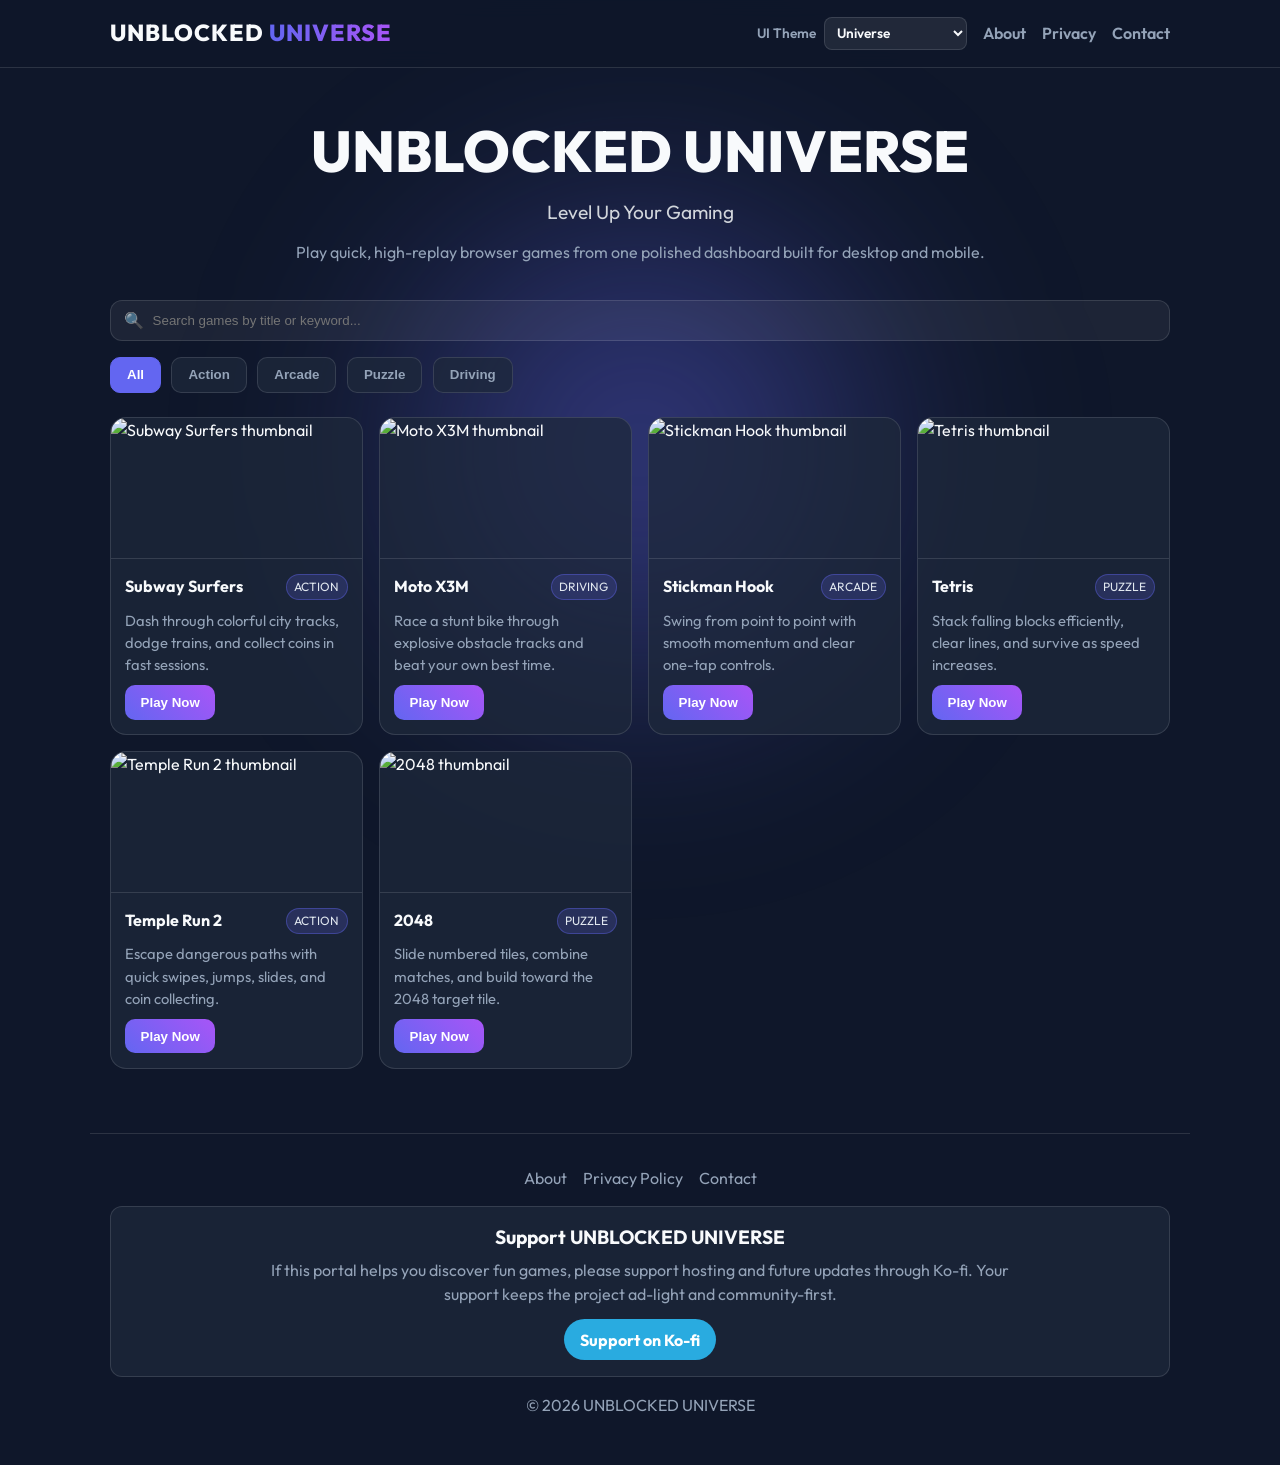
==== commit 46b0d8e9: "Add selectable platform-inspired UI themes" ====
--- a/index.html
+++ b/index.html
@@ -1,14 +1,14 @@
 <!DOCTYPE html>
-<html lang="ja">
+<html lang="en">
 <head>
     <meta charset="UTF-8">
     <meta name="viewport" content="width=device-width, initial-scale=1.0">
-    <title>ゲームのせかい | たのしくあそぼう！</title>
-    <meta name="description" content="小学生でもかんたんにあそべるブラウザゲームがいっぱい！アクション、パズル、レースなど楽しいゲームがたくさん。">
+    <title>UNBLOCKED UNIVERSE | Level Up Your Gaming</title>
+    <meta name="description" content="UNBLOCKED UNIVERSE is a clean mini browser game portal with Action, Arcade, Puzzle, and Driving games.">
     <link rel="stylesheet" href="style.css">
     <link rel="preconnect" href="https://fonts.googleapis.com">
     <link rel="preconnect" href="https://fonts.gstatic.com" crossorigin>
-    <link href="https://fonts.googleapis.com/css2?family=Outfit:wght@300;400;600;700;800&family=Noto+Sans+JP:wght@400;600;700;800&display=swap" rel="stylesheet">
+    <link href="https://fonts.googleapis.com/css2?family=Outfit:wght@300;400;600;700;800&display=swap" rel="stylesheet">
     <script async src="https://pagead2.googlesyndication.com/pagead/js/adsbygoogle.js?client=ca-pub-XXXXXXXXXXXXXXXX" crossorigin="anonymous"></script>
 </head>
 <body>
@@ -16,33 +16,46 @@
 
     <header>
         <nav class="top-nav">
-            <a class="logo" href="index.html">🎮 ゲームの<span>せかい</span></a>
-            <div class="top-links">
-                <a href="about.html">このサイトについて</a>
-                <a href="privacy.html">プライバシー</a>
-                <a href="contact.html">おといあわせ</a>
+            <a class="logo" href="index.html">UNBLOCKED <span>UNIVERSE</span></a>
+            <div class="nav-controls">
+                <div class="theme-switcher">
+                    <label for="theme-select">UI Theme</label>
+                    <select id="theme-select" aria-label="Select UI theme">
+                        <option value="default">Universe</option>
+                        <option value="xbox">Xbox風</option>
+                        <option value="nintendo">任天堂風</option>
+                        <option value="geforcenow">GeForce NOW風</option>
+                        <option value="playstation">PlayStation風</option>
+                    </select>
+                </div>
+                <div class="top-links">
+                    <a href="about.html">About</a>
+                    <a href="privacy.html">Privacy</a>
+                    <a href="contact.html">Contact</a>
+                </div>
             </div>
         </nav>
     </header>
 
     <main>
         <section class="hero">
-            <h1>🎮 ゲームのせかい</h1>
-            <p class="subtitle">すきなゲームをえらんであそぼう！</p>
-            <p class="hero-copy">ボタンをおすだけでゲームがはじまるよ。パソコンでもスマホでもあそべます！</p>
+            <h1>UNBLOCKED UNIVERSE</h1>
+            <p class="subtitle">Level Up Your Gaming</p>
+            <p class="hero-copy">Play quick, high-replay browser games from one polished dashboard built for desktop and mobile.</p>
         </section>
 
-        <section class="toolbar" aria-label="ゲームツール">
+        <section class="toolbar" aria-label="Game tools">
             <div class="search-container">
-                <label for="game-search" class="sr-only">ゲームをさがす</label>
-                <input type="text" id="game-search" placeholder="🔍 ゲームのなまえでさがす...">
+                <label for="game-search" class="sr-only">Search games</label>
+                <input type="text" id="game-search" placeholder="Search games by title or keyword...">
+                <span class="search-icon" aria-hidden="true">🔍</span>
             </div>
-            <div class="categories" aria-label="ゲームのしゅるい">
-                <button class="cat-btn active" data-cat="all">🌟 ぜんぶ</button>
-                <button class="cat-btn" data-cat="action">⚡ アクション</button>
-                <button class="cat-btn" data-cat="arcade">🕹️ アーケード</button>
-                <button class="cat-btn" data-cat="puzzle">🧩 パズル</button>
-                <button class="cat-btn" data-cat="driving">🏎️ レース</button>
+            <div class="categories" aria-label="Game categories">
+                <button class="cat-btn active" data-cat="all">All</button>
+                <button class="cat-btn" data-cat="action">Action</button>
+                <button class="cat-btn" data-cat="arcade">Arcade</button>
+                <button class="cat-btn" data-cat="puzzle">Puzzle</button>
+                <button class="cat-btn" data-cat="driving">Driving</button>
             </div>
         </section>
 
@@ -51,16 +64,16 @@
 
     <div id="game-modal" class="modal" role="dialog" aria-modal="true" aria-labelledby="modal-title" aria-hidden="true">
         <div class="modal-content">
-            <button class="close-btn" id="close-modal" aria-label="ゲームをとじる">✕</button>
+            <button class="close-btn" id="close-modal" aria-label="Close game">&times;</button>
             <div id="game-container"></div>
             <div class="game-info">
                 <div>
-                    <h2 id="modal-title">ゲームのなまえ</h2>
+                    <h2 id="modal-title">Game Title</h2>
                     <p id="modal-description"></p>
                 </div>
                 <div class="modal-actions">
-                    <a id="open-tab-btn" class="ghost-btn" href="#" target="_blank" rel="noopener noreferrer">🔗 べつのページでひらく</a>
-                    <button id="fullscreen-btn">📺 がめんいっぱい</button>
+                    <a id="open-tab-btn" class="ghost-btn" href="#" target="_blank" rel="noopener noreferrer">Open in New Tab</a>
+                    <button id="fullscreen-btn">Fullscreen</button>
                 </div>
             </div>
         </div>
@@ -68,16 +81,16 @@
 
     <footer>
         <div class="footer-links">
-            <a href="about.html">このサイトについて</a>
-            <a href="privacy.html">プライバシーポリシー</a>
-            <a href="contact.html">おといあわせ</a>
+            <a href="about.html">About</a>
+            <a href="privacy.html">Privacy Policy</a>
+            <a href="contact.html">Contact</a>
         </div>
         <section class="support-section">
-            <h2>🙏 おうえんしてね！</h2>
-            <p>このサイトがたのしかったら、おうえんしてくれるとうれしいです。みんなのおうえんでサイトをつづけられます！</p>
-            <a class="support-btn" href="https://ko-fi.com/" target="_blank" rel="noopener noreferrer">☕ おうえんする</a>
+            <h2>Support UNBLOCKED UNIVERSE</h2>
+            <p>If this portal helps you discover fun games, please support hosting and future updates through Ko-fi. Your support keeps the project ad-light and community-first.</p>
+            <a class="support-btn" href="https://ko-fi.com/" target="_blank" rel="noopener noreferrer">Support on Ko-fi</a>
         </section>
-        <p class="copyright">&copy; 2026 ゲームのせかい</p>
+        <p class="copyright">&copy; 2026 UNBLOCKED UNIVERSE</p>
     </footer>
 
     <script src="https://storage.ko-fi.com/cdn/scripts/overlay-widget.js"></script>
@@ -85,8 +98,8 @@
         if (window.kofiWidgetOverlay) {
             kofiWidgetOverlay.draw('unblockeduniverse', {
                 'type': 'floating-chat',
-                'floating-chat.donateButton.text': 'おうえん',
-                'floating-chat.donateButton.background-color': '#ff6b9d',
+                'floating-chat.donateButton.text': 'Support Us',
+                'floating-chat.donateButton.background-color': '#6366f1',
                 'floating-chat.donateButton.text-color': '#fff'
             });
         }
--- a/style.css
+++ b/style.css
@@ -1,16 +1,12 @@
 :root {
-    --primary: #ff6b9d;
-    --primary-glow: rgba(255, 107, 157, 0.4);
-    --secondary: #ffa726;
-    --bg-dark: #1a1a2e;
-    --card-bg: rgba(40, 40, 80, 0.8);
-    --text-main: #ffffff;
-    --text-muted: #c8c8e0;
-    --glass-border: rgba(255, 255, 255, 0.15);
-    --accent-green: #66bb6a;
-    --accent-blue: #42a5f5;
-    --accent-purple: #ab47bc;
-    --accent-yellow: #ffca28;
+    --primary: #6366f1;
+    --primary-glow: rgba(99, 102, 241, 0.5);
+    --secondary: #a855f7;
+    --bg-dark: #0f172a;
+    --card-bg: rgba(30, 41, 59, 0.75);
+    --text-main: #f8fafc;
+    --text-muted: #94a3b8;
+    --glass-border: rgba(255, 255, 255, 0.12);
 }
 
 * { box-sizing: border-box; margin: 0; padding: 0; }
@@ -18,23 +14,82 @@
 body {
     background-color: var(--bg-dark);
     color: var(--text-main);
-    font-family: 'Noto Sans JP', 'Outfit', sans-serif;
+    font-family: 'Outfit', sans-serif;
     min-height: 100vh;
-    line-height: 1.7;
+    line-height: 1.5;
 }
 
 a { color: inherit; text-decoration: none; }
+
+
+body[data-theme='xbox'] {
+    --primary: #107c10;
+    --primary-glow: rgba(16, 124, 16, 0.45);
+    --secondary: #47d147;
+    --bg-dark: #0e1110;
+    --card-bg: rgba(21, 32, 21, 0.82);
+    --text-main: #f3fff3;
+    --text-muted: #b7d6b7;
+    --glass-border: rgba(127, 255, 127, 0.2);
+}
+
+body[data-theme='nintendo'] {
+    --primary: #e60012;
+    --primary-glow: rgba(230, 0, 18, 0.4);
+    --secondary: #ff5e63;
+    --bg-dark: #fff8f8;
+    --card-bg: rgba(255, 255, 255, 0.94);
+    --text-main: #1b1b1b;
+    --text-muted: #595959;
+    --glass-border: rgba(230, 0, 18, 0.22);
+}
+
+body[data-theme='geforcenow'] {
+    --primary: #76b900;
+    --primary-glow: rgba(118, 185, 0, 0.42);
+    --secondary: #d4ff5c;
+    --bg-dark: #050505;
+    --card-bg: rgba(18, 18, 18, 0.88);
+    --text-main: #ecfcea;
+    --text-muted: #9ab98e;
+    --glass-border: rgba(118, 185, 0, 0.22);
+}
+
+body[data-theme='playstation'] {
+    --primary: #006fcd;
+    --primary-glow: rgba(0, 111, 205, 0.48);
+    --secondary: #2ba3ff;
+    --bg-dark: #060b18;
+    --card-bg: rgba(14, 24, 45, 0.82);
+    --text-main: #f4f8ff;
+    --text-muted: #a7b6d2;
+    --glass-border: rgba(61, 138, 255, 0.2);
+}
+
+body[data-theme='nintendo'] .subtitle {
+    color: #4b5563;
+}
+
+body[data-theme='nintendo'] header {
+    background: rgba(255, 255, 255, 0.9);
+}
+
+body[data-theme='nintendo'] #game-search,
+body[data-theme='nintendo'] .theme-switcher select {
+    background: rgba(255, 255, 255, 0.94);
+}
+
 
 .glow-bg {
     position: fixed;
     top: 50%;
     left: 50%;
     transform: translate(-50%, -50%);
-    width: 800px;
-    height: 800px;
-    background: radial-gradient(circle, var(--primary-glow) 0%, rgba(255, 167, 38, 0.15) 40%, transparent 70%);
+    width: 680px;
+    height: 680px;
+    background: radial-gradient(circle, var(--primary-glow) 0%, transparent 70%);
     z-index: -1;
-    filter: blur(100px);
+    filter: blur(90px);
     pointer-events: none;
 }
 
@@ -43,52 +98,76 @@
     top: 0;
     z-index: 30;
     backdrop-filter: blur(10px);
-    border-bottom: 2px solid var(--glass-border);
-    background: rgba(26, 26, 46, 0.9);
+    border-bottom: 1px solid var(--glass-border);
+    background: rgba(15, 23, 42, 0.85);
 }
 
 .top-nav {
     max-width: 1100px;
     margin: 0 auto;
-    padding: 0.8rem 1.25rem;
+    padding: 1rem 1.25rem;
     display: flex;
     justify-content: space-between;
     align-items: center;
     gap: 1rem;
 }
 
-.logo { font-size: 1.5rem; font-weight: 800; letter-spacing: 1px; }
+.logo { font-size: 1.45rem; font-weight: 800; letter-spacing: 1px; }
 .logo span {
     background: linear-gradient(to right, var(--primary), var(--secondary));
     -webkit-background-clip: text;
     -webkit-text-fill-color: transparent;
 }
 
-.top-links { display: flex; gap: 1rem; color: var(--text-muted); font-weight: 600; font-size: 0.95rem; }
+.top-links { display: flex; gap: 1rem; color: var(--text-muted); font-weight: 600; }
 .top-links a:hover { color: var(--text-main); }
+
+.nav-controls {
+    display: flex;
+    align-items: center;
+    gap: 1rem;
+}
+
+.theme-switcher {
+    display: flex;
+    align-items: center;
+    gap: 0.5rem;
+    color: var(--text-muted);
+    font-size: 0.85rem;
+    font-weight: 600;
+}
+
+.theme-switcher select {
+    border: 1px solid var(--glass-border);
+    border-radius: 8px;
+    background: rgba(255, 255, 255, 0.08);
+    color: var(--text-main);
+    padding: 0.35rem 0.5rem;
+    font: inherit;
+}
+
+.theme-switcher select:focus {
+    outline: none;
+    border-color: var(--primary);
+    box-shadow: 0 0 0 3px rgba(99, 102, 241, 0.15);
+}
+
 
 main {
     max-width: 1100px;
     margin: 0 auto;
-    padding: 2rem 1.25rem 3rem;
-}
-
-.hero { text-align: center; margin-bottom: 2rem; }
-.hero h1 {
-    font-size: clamp(2rem, 5vw, 3.2rem);
-    font-weight: 800;
-    background: linear-gradient(135deg, var(--primary), var(--secondary), var(--accent-green));
-    -webkit-background-clip: text;
-    -webkit-text-fill-color: transparent;
-}
+    padding: 2.5rem 1.25rem 3rem;
+}
+
+.hero { text-align: center; margin-bottom: 2.25rem; }
+.hero h1 { font-size: clamp(2.1rem, 5vw, 3.6rem); font-weight: 800; }
 .subtitle {
-    font-size: 1.3rem;
-    color: #ffe082;
-    margin-top: 0.3rem;
-    margin-bottom: 0.6rem;
-    font-weight: 700;
-}
-.hero-copy { color: var(--text-muted); max-width: 700px; margin: 0 auto; font-size: 1.05rem; }
+    font-size: 1.2rem;
+    color: #d1d5db;
+    margin-top: 0.25rem;
+    margin-bottom: 0.8rem;
+}
+.hero-copy { color: var(--text-muted); max-width: 700px; margin: 0 auto; }
 
 .toolbar {
     display: flex;
@@ -100,112 +179,83 @@
 .search-container { position: relative; width: 100%; }
 #game-search {
     width: 100%;
-    padding: 0.85rem 1.1rem;
-    border-radius: 16px;
-    border: 2px solid var(--glass-border);
-    background: rgba(255, 255, 255, 0.08);
+    padding: 0.75rem 1rem 0.75rem 2.6rem;
+    border-radius: 12px;
+    border: 1px solid var(--glass-border);
+    background: rgba(255, 255, 255, 0.06);
     color: var(--text-main);
     outline: none;
-    font-size: 1.05rem;
-    font-family: inherit;
-}
-#game-search:focus { border-color: var(--primary); box-shadow: 0 0 0 4px rgba(255, 107, 157, 0.2); }
-#game-search::placeholder { color: rgba(255, 255, 255, 0.45); }
-
-.categories { display: flex; flex-wrap: wrap; gap: 0.7rem; }
+}
+#game-search:focus { border-color: var(--primary); box-shadow: 0 0 0 3px rgba(99, 102, 241, 0.15); }
+.search-icon { position: absolute; left: 0.9rem; top: 50%; transform: translateY(-50%); opacity: 0.7; }
+
+.categories { display: flex; flex-wrap: wrap; gap: 0.65rem; }
 .cat-btn {
-    padding: 0.7rem 1.2rem;
-    border-radius: 14px;
-    border: 2px solid var(--glass-border);
+    padding: 0.6rem 1rem;
+    border-radius: 10px;
+    border: 1px solid var(--glass-border);
     background: var(--card-bg);
     color: var(--text-muted);
-    font-weight: 700;
+    font-weight: 600;
     cursor: pointer;
-    font-size: 1rem;
-    font-family: inherit;
-    transition: all 0.2s ease;
-}
-.cat-btn:hover { transform: scale(1.05); border-color: var(--primary); }
-.cat-btn.active {
-    background: linear-gradient(135deg, var(--primary), var(--secondary));
-    color: #fff;
-    border-color: transparent;
-    transform: scale(1.05);
-    box-shadow: 0 4px 15px rgba(255, 107, 157, 0.3);
-}
+}
+.cat-btn.active, .cat-btn:hover { background: var(--primary); color: #fff; border-color: var(--primary); }
 
 .game-grid {
     display: grid;
-    grid-template-columns: repeat(auto-fit, minmax(260px, 1fr));
-    gap: 1.2rem;
+    grid-template-columns: repeat(auto-fit, minmax(230px, 1fr));
+    gap: 1rem;
 }
 
 .game-card {
     background: var(--card-bg);
-    border: 2px solid var(--glass-border);
-    border-radius: 20px;
+    border: 1px solid var(--glass-border);
+    border-radius: 16px;
     overflow: hidden;
     display: flex;
     flex-direction: column;
     min-height: 100%;
-    transition: transform 0.2s ease, box-shadow 0.2s ease;
-}
-.game-card:hover {
-    transform: translateY(-4px);
-    box-shadow: 0 8px 25px rgba(255, 107, 157, 0.2);
 }
 
 .game-thumb {
     width: 100%;
     aspect-ratio: 16/9;
     object-fit: cover;
-    border-bottom: 2px solid var(--glass-border);
-}
-
-.game-body { padding: 1rem; display: flex; flex-direction: column; gap: 0.7rem; flex: 1; }
-.game-topline { display: flex; justify-content: space-between; gap: 0.5rem; align-items: center; }
-.game-title { font-size: 1.1rem; font-weight: 800; }
+    border-bottom: 1px solid var(--glass-border);
+}
+
+.game-body { padding: 0.9rem; display: flex; flex-direction: column; gap: 0.6rem; flex: 1; }
+.game-topline { display: flex; justify-content: space-between; gap: 0.5rem; align-items: start; }
+.game-title { font-size: 1rem; font-weight: 700; }
 .game-category {
-    font-size: 0.8rem;
-    color: #fff;
+    font-size: 0.75rem;
+    color: #e2e8f0;
     text-transform: uppercase;
-    background: linear-gradient(135deg, var(--accent-purple), var(--accent-blue));
-    padding: 0.25rem 0.6rem;
+    background: rgba(99, 102, 241, 0.2);
+    border: 1px solid rgba(99, 102, 241, 0.4);
+    padding: 0.2rem 0.45rem;
     border-radius: 999px;
-    font-weight: 700;
-    white-space: nowrap;
-}
-.game-short { color: var(--text-muted); font-size: 0.95rem; }
+}
+.game-short { color: var(--text-muted); font-size: 0.92rem; }
 .play-btn {
     margin-top: auto;
-    display: block;
-    width: 100%;
+    display: inline-block;
+    width: fit-content;
     border: none;
-    padding: 0.85rem 1rem;
-    border-radius: 14px;
-    background: linear-gradient(135deg, var(--accent-green), #43a047);
+    padding: 0.6rem 0.95rem;
+    border-radius: 10px;
+    background: linear-gradient(45deg, var(--primary), var(--secondary));
     color: #fff;
-    font-weight: 800;
-    font-size: 1.15rem;
+    font-weight: 700;
     cursor: pointer;
-    font-family: inherit;
-    transition: transform 0.15s ease, box-shadow 0.15s ease;
-    text-align: center;
-    letter-spacing: 1px;
-}
-.play-btn:hover {
-    transform: scale(1.03);
-    box-shadow: 0 4px 15px rgba(102, 187, 106, 0.4);
 }
 
 .empty-state {
-    padding: 1.5rem;
-    background: var(--card-bg);
-    border: 2px solid var(--glass-border);
-    border-radius: 16px;
+    padding: 1.2rem;
+    background: var(--card-bg);
+    border: 1px solid var(--glass-border);
+    border-radius: 12px;
     color: var(--text-muted);
-    font-size: 1.1rem;
-    text-align: center;
 }
 
 .modal {
@@ -214,7 +264,7 @@
     display: none;
     align-items: center;
     justify-content: center;
-    background: rgba(10, 10, 30, 0.9);
+    background: rgba(2, 6, 23, 0.85);
     z-index: 100;
     padding: 1rem;
 }
@@ -223,9 +273,9 @@
     width: min(1000px, 100%);
     max-height: 95vh;
     overflow: auto;
-    background: #151530;
-    border: 2px solid var(--glass-border);
-    border-radius: 20px;
+    background: #0b1329;
+    border: 1px solid var(--glass-border);
+    border-radius: 16px;
     padding: 1rem;
     position: relative;
 }
@@ -233,81 +283,65 @@
     position: absolute;
     top: 0.5rem;
     right: 0.8rem;
-    background: rgba(255, 255, 255, 0.1);
+    background: transparent;
     border: none;
     color: #fff;
-    font-size: 1.8rem;
+    font-size: 2rem;
     cursor: pointer;
-    width: 44px;
-    height: 44px;
-    border-radius: 50%;
-    display: flex;
-    align-items: center;
-    justify-content: center;
-    z-index: 10;
-}
-.close-btn:hover { background: rgba(255, 107, 157, 0.3); }
+}
 #game-container {
     width: 100%;
     aspect-ratio: 16/9;
     background: #000;
-    border-radius: 14px;
+    border-radius: 10px;
     overflow: hidden;
     margin-top: 1rem;
 }
 #game-container iframe { width: 100%; height: 100%; border: 0; }
 .game-info { margin-top: 0.9rem; display: flex; justify-content: space-between; gap: 1rem; align-items: start; }
-#modal-description { color: var(--text-muted); max-width: 760px; font-size: 1rem; line-height: 1.7; }
-.modal-actions { display: flex; gap: 0.6rem; align-items: center; flex-wrap: wrap; }
+#modal-description { color: var(--text-muted); max-width: 760px; font-size: 0.95rem; }
+.modal-actions { display: flex; gap: 0.6rem; align-items: center; }
 .ghost-btn {
-    border: 2px solid var(--glass-border);
+    border: 1px solid var(--glass-border);
     color: var(--text-main);
-    border-radius: 12px;
-    padding: 0.6rem 1rem;
-    font-size: 0.95rem;
+    border-radius: 8px;
+    padding: 0.55rem 0.85rem;
+    font-size: 0.92rem;
     background: rgba(148, 163, 184, 0.1);
-    font-weight: 600;
-    font-family: inherit;
-    white-space: nowrap;
 }
 #fullscreen-btn {
-    border: none;
-    background: linear-gradient(135deg, var(--accent-blue), var(--accent-purple));
+    border: 1px solid var(--glass-border);
+    background: var(--primary);
     color: #fff;
-    border-radius: 12px;
-    padding: 0.6rem 1rem;
+    border-radius: 8px;
+    padding: 0.55rem 0.85rem;
     cursor: pointer;
-    font-weight: 700;
-    font-size: 0.95rem;
-    font-family: inherit;
-    white-space: nowrap;
 }
 
 footer {
     margin-top: 1rem;
     padding: 2rem 1.25rem 3rem;
-    border-top: 2px solid var(--glass-border);
+    border-top: 1px solid var(--glass-border);
     max-width: 1100px;
     margin-inline: auto;
 }
-.footer-links { display: flex; gap: 1rem; justify-content: center; margin-bottom: 1rem; color: var(--text-muted); font-size: 0.95rem; }
+.footer-links { display: flex; gap: 1rem; justify-content: center; margin-bottom: 1rem; color: var(--text-muted); }
 .support-section {
     background: var(--card-bg);
-    border: 2px solid var(--glass-border);
-    border-radius: 16px;
-    padding: 1.2rem;
+    border: 1px solid var(--glass-border);
+    border-radius: 12px;
+    padding: 1rem;
     text-align: center;
 }
-.support-section h2 { margin-bottom: 0.4rem; font-size: 1.3rem; }
-.support-section p { color: var(--text-muted); max-width: 760px; margin: 0 auto 0.8rem; font-size: 1rem; }
+.support-section h2 { margin-bottom: 0.4rem; font-size: 1.2rem; }
+.support-section p { color: var(--text-muted); max-width: 760px; margin: 0 auto 0.8rem; }
 .support-btn {
     display: inline-block;
-    background: linear-gradient(135deg, var(--primary), var(--secondary));
+    background: #29abe0;
     color: #fff;
     border-radius: 999px;
-    padding: 0.65rem 1.3rem;
+    padding: 0.55rem 1rem;
     font-weight: 700;
-    font-size: 1.05rem;
 }
 .copyright { text-align: center; color: var(--text-muted); margin-top: 1rem; }
 
@@ -318,8 +352,8 @@
 }
 .page-card {
     background: var(--card-bg);
-    border: 2px solid var(--glass-border);
-    border-radius: 20px;
+    border: 1px solid var(--glass-border);
+    border-radius: 16px;
     padding: 1.25rem;
 }
 .page-card h1 { font-size: 2rem; margin-bottom: 0.6rem; }
@@ -338,8 +372,10 @@
 
 @media (max-width: 720px) {
     .top-nav { flex-direction: column; align-items: start; }
+    .nav-controls { width: 100%; flex-direction: column; align-items: flex-start; }
+    .theme-switcher { width: 100%; }
+    .theme-switcher select { width: 100%; }
     .game-info { flex-direction: column; }
     .modal-actions { width: 100%; }
     .ghost-btn, #fullscreen-btn { width: 100%; text-align: center; }
-    .cat-btn { padding: 0.6rem 0.9rem; font-size: 0.9rem; }
-}
+}
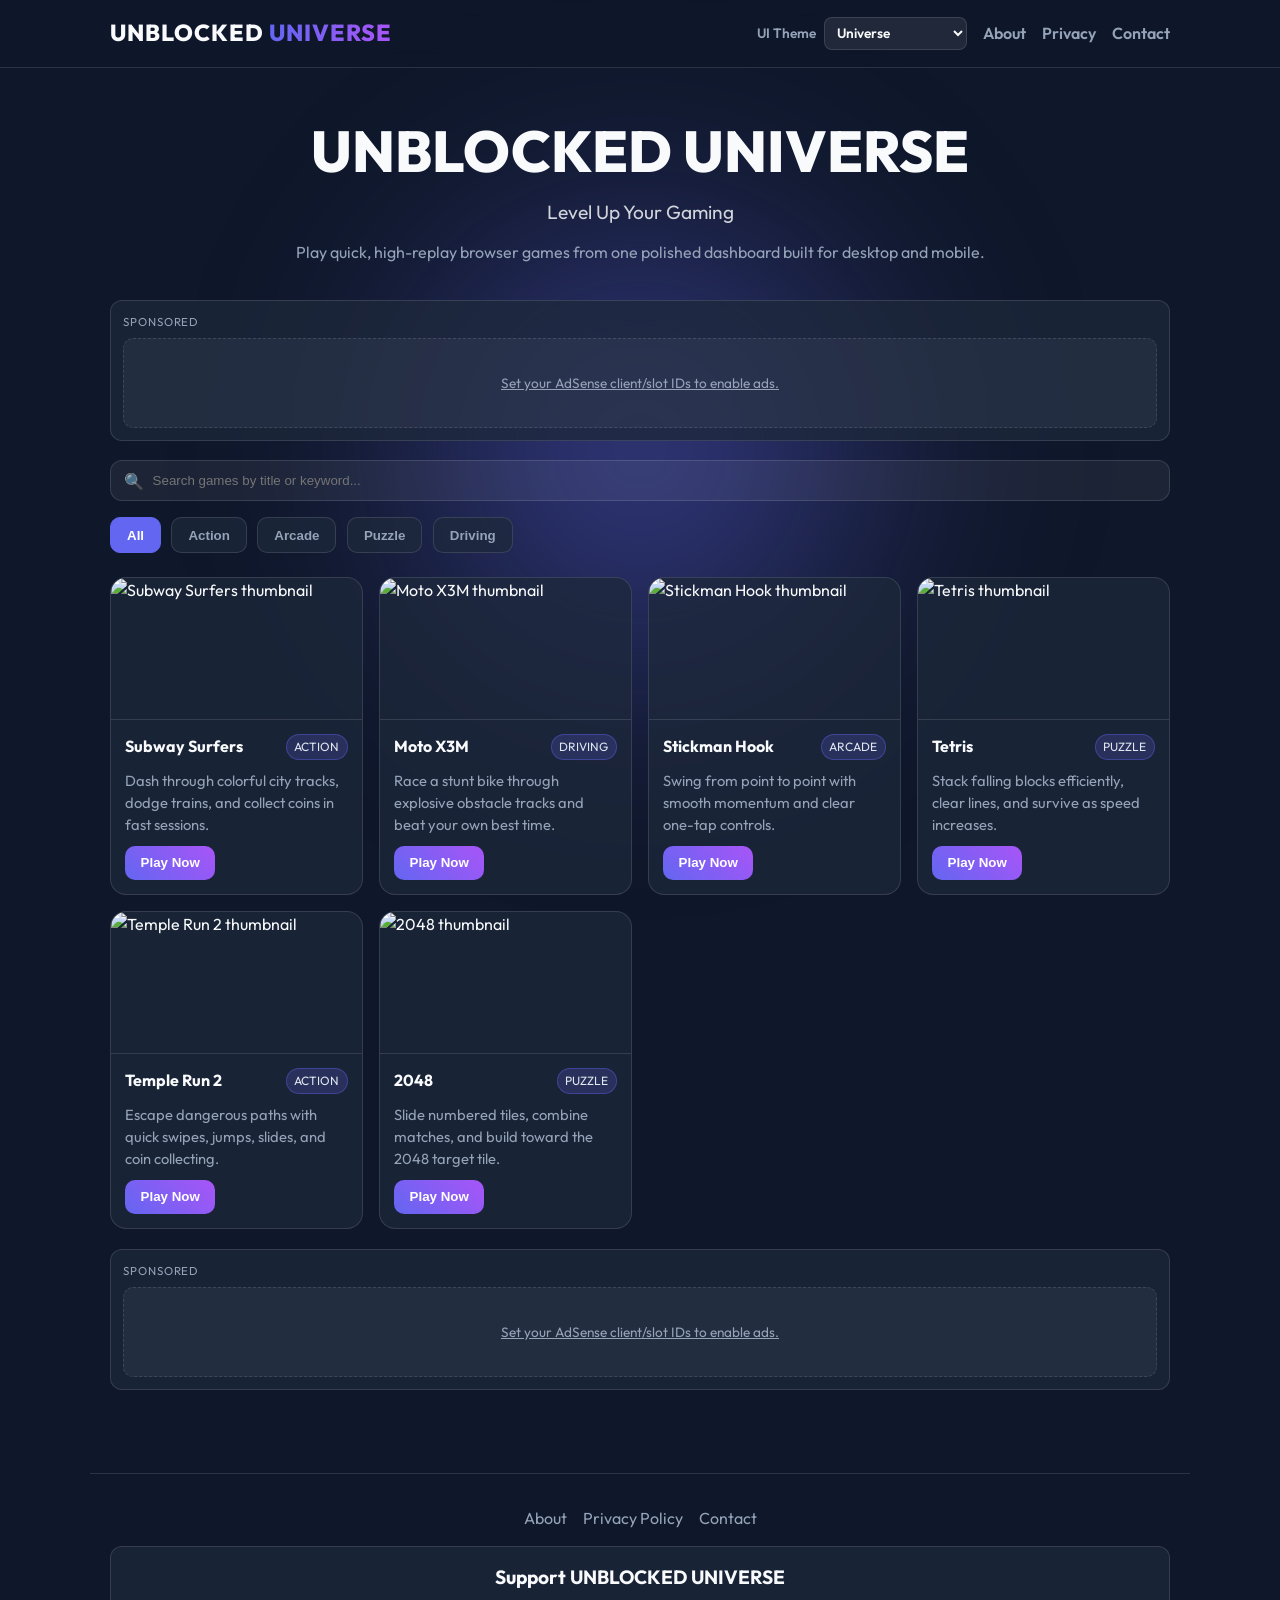
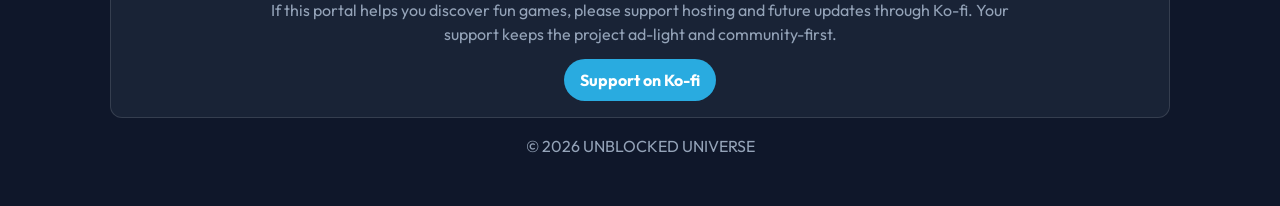
==== commit 41b30afe: "Add monetization-ready ad slots and AdSense bootstrap" ====
--- a/index.html
+++ b/index.html
@@ -44,6 +44,15 @@
             <p class="hero-copy">Play quick, high-replay browser games from one polished dashboard built for desktop and mobile.</p>
         </section>
 
+        <section class="ad-section" aria-label="Sponsored content">
+            <p class="ad-label">Sponsored</p>
+            <ins class="adsbygoogle ad-slot"
+                data-ad-client="ca-pub-XXXXXXXXXXXXXXXX"
+                data-ad-slot="0000000001"
+                data-ad-format="auto"
+                data-full-width-responsive="true"></ins>
+        </section>
+
         <section class="toolbar" aria-label="Game tools">
             <div class="search-container">
                 <label for="game-search" class="sr-only">Search games</label>
@@ -60,6 +69,14 @@
         </section>
 
         <section class="game-grid" id="game-grid" aria-live="polite"></section>
+
+        <section class="ad-section ad-section-inline" aria-label="Sponsored content">
+            <p class="ad-label">Sponsored</p>
+            <ins class="adsbygoogle ad-slot"
+                data-ad-client="ca-pub-XXXXXXXXXXXXXXXX"
+                data-ad-slot="0000000002"
+                data-ad-format="rectangle"></ins>
+        </section>
     </main>
 
     <div id="game-modal" class="modal" role="dialog" aria-modal="true" aria-labelledby="modal-title" aria-hidden="true">
@@ -104,6 +121,12 @@
             });
         }
     </script>
+    <script>
+        window.UNIVERSE_ADS = {
+            client: "ca-pub-XXXXXXXXXXXXXXXX",
+            enabled: true
+        };
+    </script>
     <script src="script.js"></script>
 </body>
 </html>
--- a/style.css
+++ b/style.css
@@ -175,6 +175,44 @@
     gap: 1rem;
     margin-bottom: 1.5rem;
 }
+
+
+.ad-section {
+    margin-bottom: 1.2rem;
+    background: var(--card-bg);
+    border: 1px solid var(--glass-border);
+    border-radius: 12px;
+    padding: 0.75rem;
+}
+
+.ad-section-inline {
+    margin-top: 1.2rem;
+}
+
+.ad-label {
+    font-size: 0.72rem;
+    text-transform: uppercase;
+    letter-spacing: 0.08em;
+    color: var(--text-muted);
+    margin-bottom: 0.5rem;
+}
+
+.ad-slot {
+    display: block;
+    width: 100%;
+    min-height: 90px;
+    background: rgba(148, 163, 184, 0.08);
+    border-radius: 10px;
+}
+
+.ad-slot.is-placeholder {
+    display: grid;
+    place-items: center;
+    color: var(--text-muted);
+    font-size: 0.85rem;
+    border: 1px dashed var(--glass-border);
+}
+
 
 .search-container { position: relative; width: 100%; }
 #game-search {
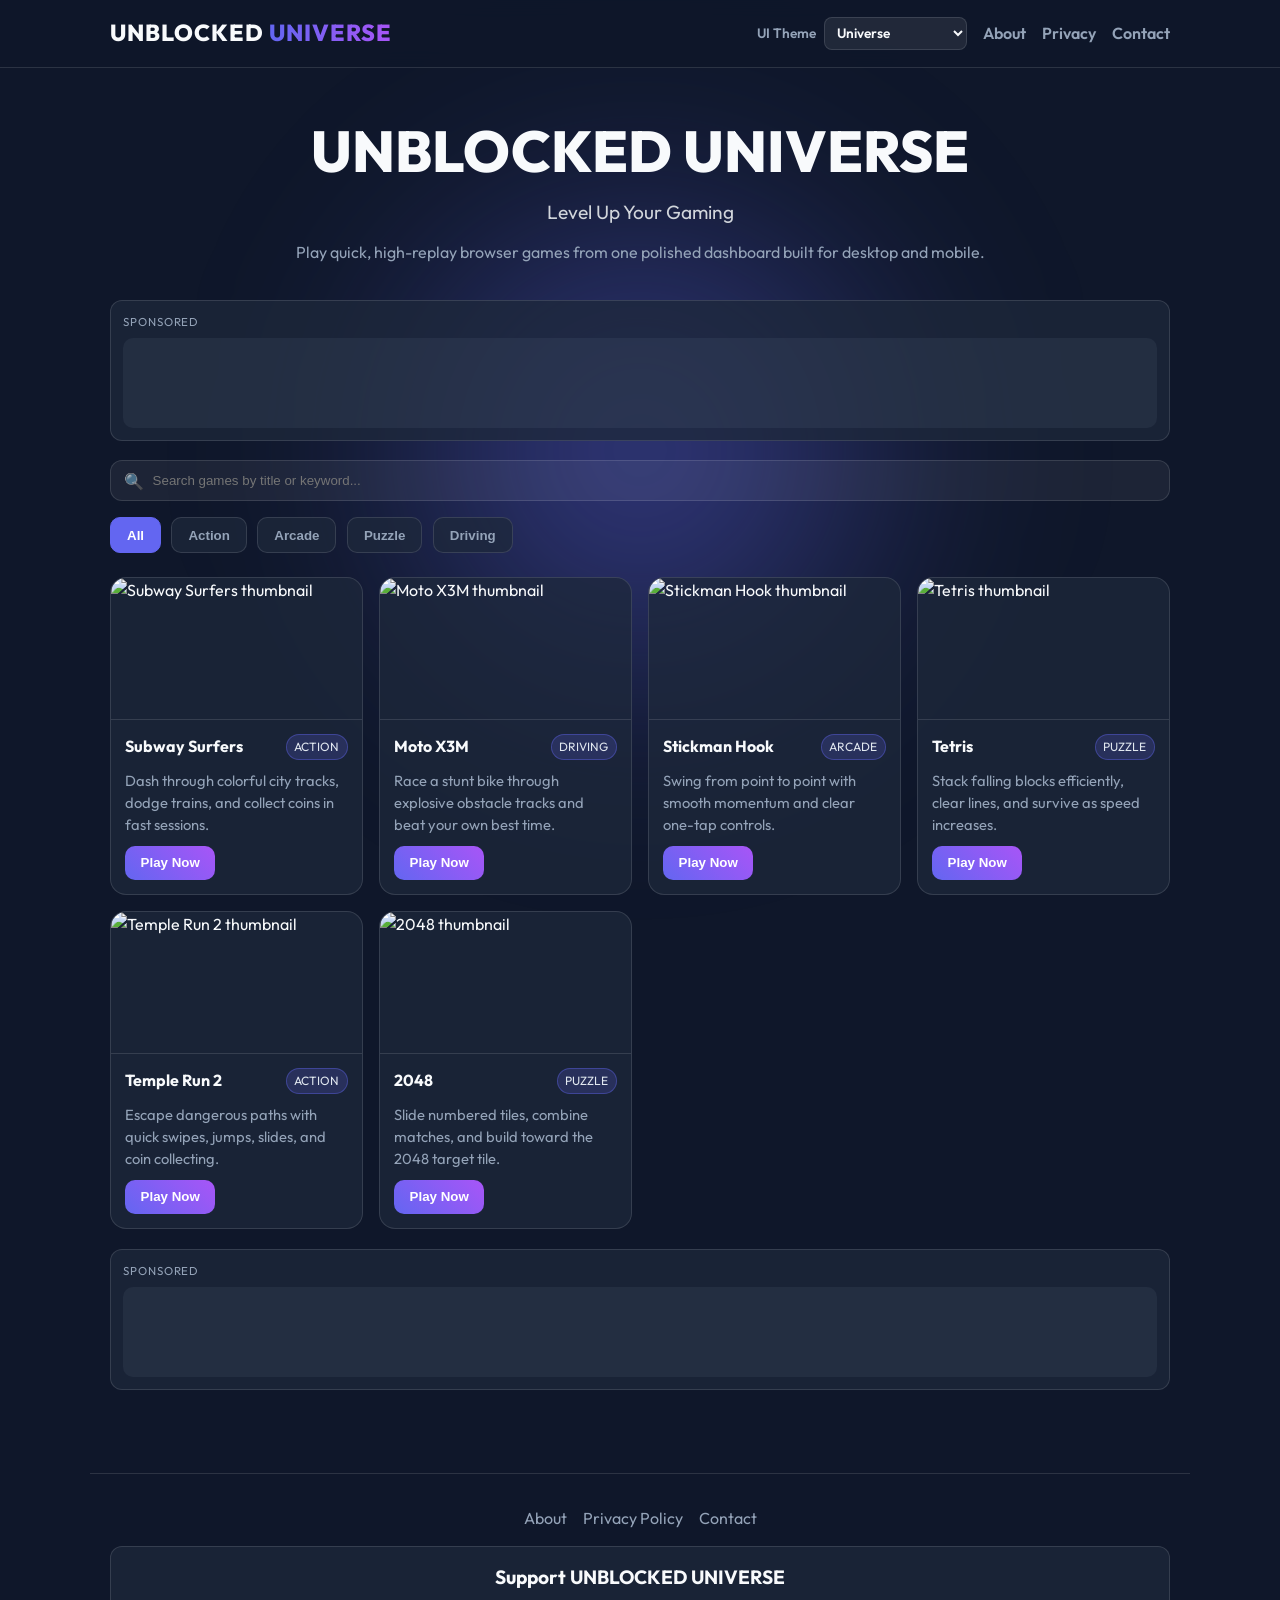
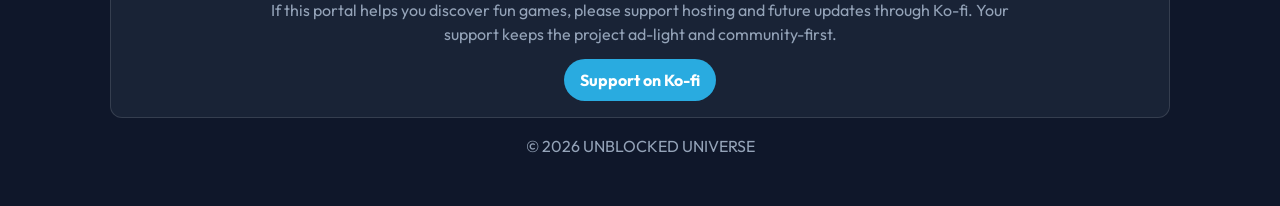
==== commit d4a9ee2e: "Update production ad, Ko-fi, and GTM integration IDs" ====
--- a/index.html
+++ b/index.html
@@ -9,9 +9,21 @@
     <link rel="preconnect" href="https://fonts.googleapis.com">
     <link rel="preconnect" href="https://fonts.gstatic.com" crossorigin>
     <link href="https://fonts.googleapis.com/css2?family=Outfit:wght@300;400;600;700;800&display=swap" rel="stylesheet">
-    <script async src="https://pagead2.googlesyndication.com/pagead/js/adsbygoogle.js?client=ca-pub-XXXXXXXXXXXXXXXX" crossorigin="anonymous"></script>
+    <!-- Google Tag Manager -->
+    <script>
+        (function(w,d,s,l,i){w[l]=w[l]||[];w[l].push({'gtm.start':
+        new Date().getTime(),event:'gtm.js'});var f=d.getElementsByTagName(s)[0],
+        j=d.createElement(s),dl=l!='dataLayer'?'&l='+l:'';j.async=true;j.src=
+        'https://www.googletagmanager.com/gtm.js?id='+i+dl;f.parentNode.insertBefore(j,f);
+        })(window,document,'script','dataLayer','GTM-WHD6TV65');
+    </script>
+    <!-- End Google Tag Manager -->
+    <script async src="https://pagead2.googlesyndication.com/pagead/js/adsbygoogle.js?client=ca-pub-5372290246685260" crossorigin="anonymous"></script>
 </head>
 <body>
+    <!-- Google Tag Manager (noscript) -->
+    <noscript><iframe src="https://www.googletagmanager.com/ns.html?id=GTM-WHD6TV65" height="0" width="0" style="display:none;visibility:hidden"></iframe></noscript>
+    <!-- End Google Tag Manager (noscript) -->
     <div class="glow-bg"></div>
 
     <header>
@@ -47,7 +59,7 @@
         <section class="ad-section" aria-label="Sponsored content">
             <p class="ad-label">Sponsored</p>
             <ins class="adsbygoogle ad-slot"
-                data-ad-client="ca-pub-XXXXXXXXXXXXXXXX"
+                data-ad-client="ca-pub-5372290246685260"
                 data-ad-slot="0000000001"
                 data-ad-format="auto"
                 data-full-width-responsive="true"></ins>
@@ -73,7 +85,7 @@
         <section class="ad-section ad-section-inline" aria-label="Sponsored content">
             <p class="ad-label">Sponsored</p>
             <ins class="adsbygoogle ad-slot"
-                data-ad-client="ca-pub-XXXXXXXXXXXXXXXX"
+                data-ad-client="ca-pub-5372290246685260"
                 data-ad-slot="0000000002"
                 data-ad-format="rectangle"></ins>
         </section>
@@ -113,17 +125,17 @@
     <script src="https://storage.ko-fi.com/cdn/scripts/overlay-widget.js"></script>
     <script>
         if (window.kofiWidgetOverlay) {
-            kofiWidgetOverlay.draw('unblockeduniverse', {
+            kofiWidgetOverlay.draw('johnkumar', {
                 'type': 'floating-chat',
-                'floating-chat.donateButton.text': 'Support Us',
-                'floating-chat.donateButton.background-color': '#6366f1',
+                'floating-chat.donateButton.text': 'Support me',
+                'floating-chat.donateButton.background-color': '#00b9fe',
                 'floating-chat.donateButton.text-color': '#fff'
             });
         }
     </script>
     <script>
         window.UNIVERSE_ADS = {
-            client: "ca-pub-XXXXXXXXXXXXXXXX",
+            client: "ca-pub-5372290246685260",
             enabled: true
         };
     </script>
